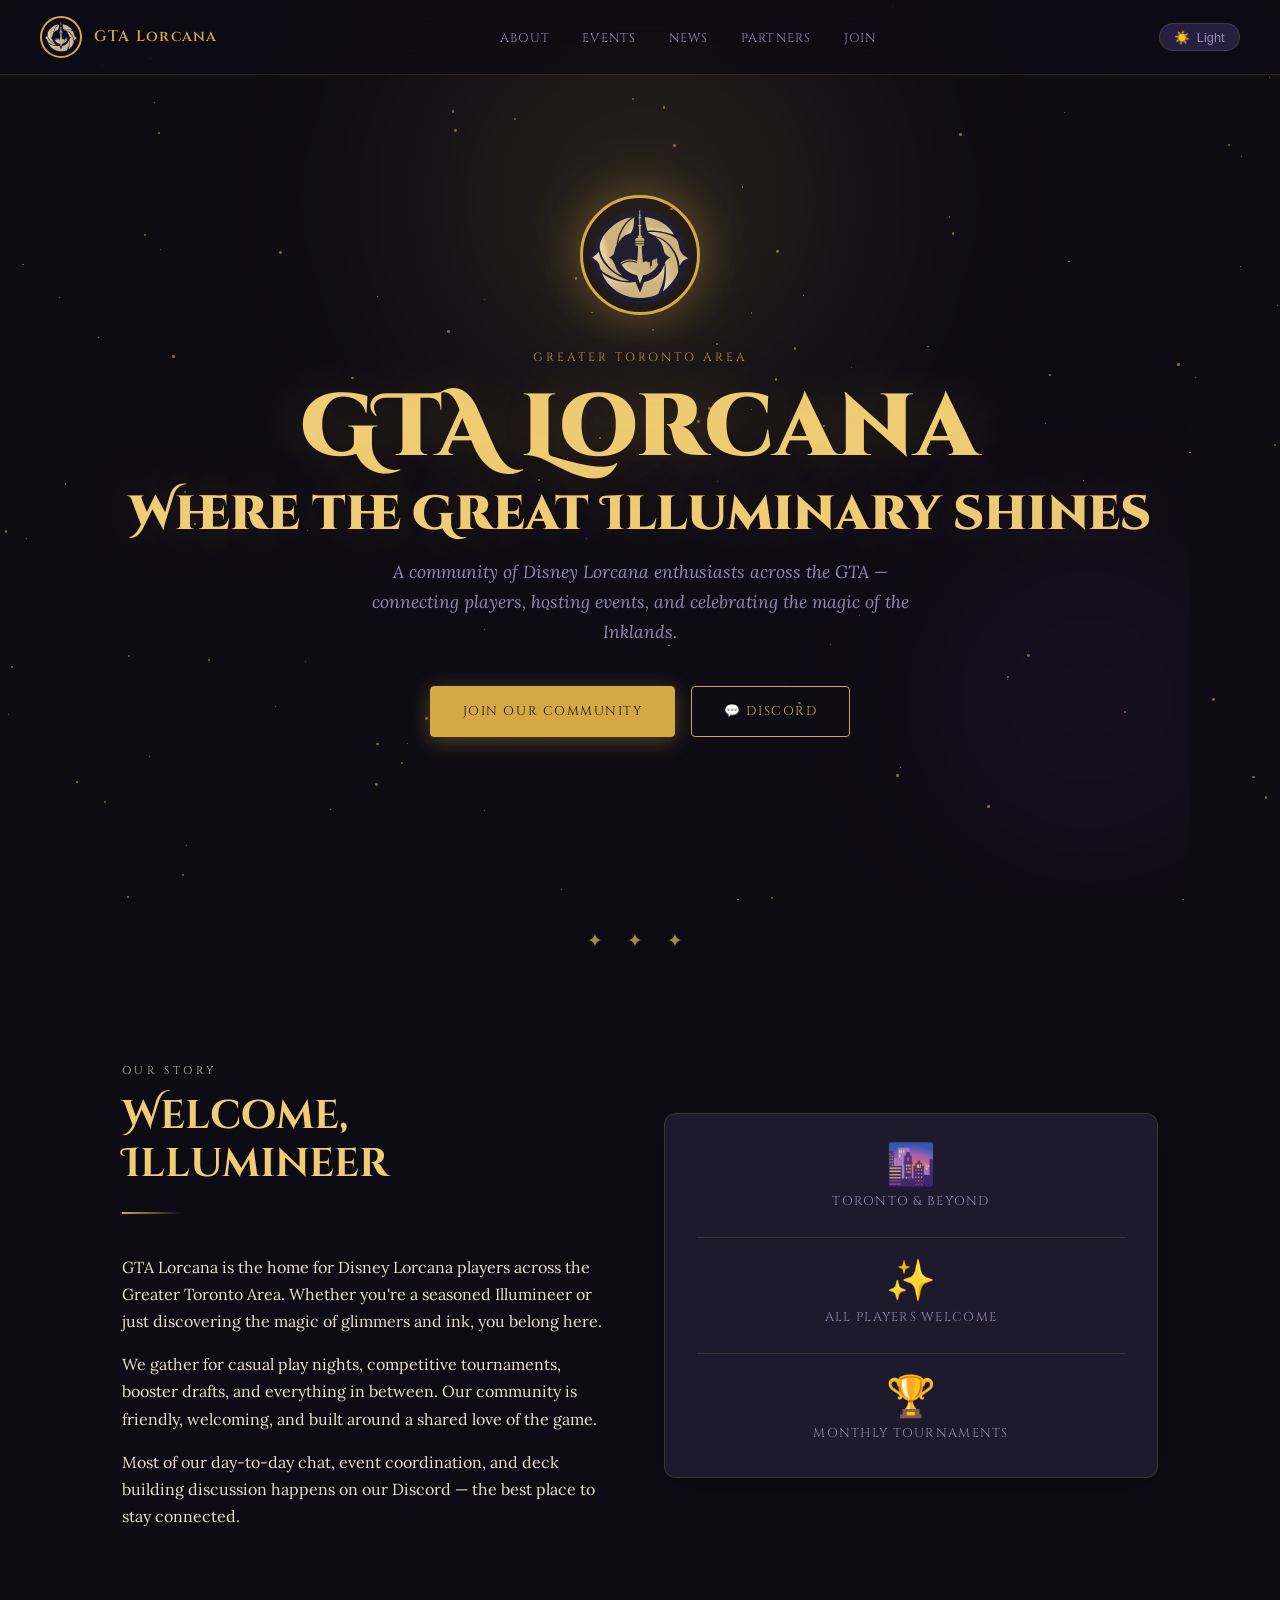
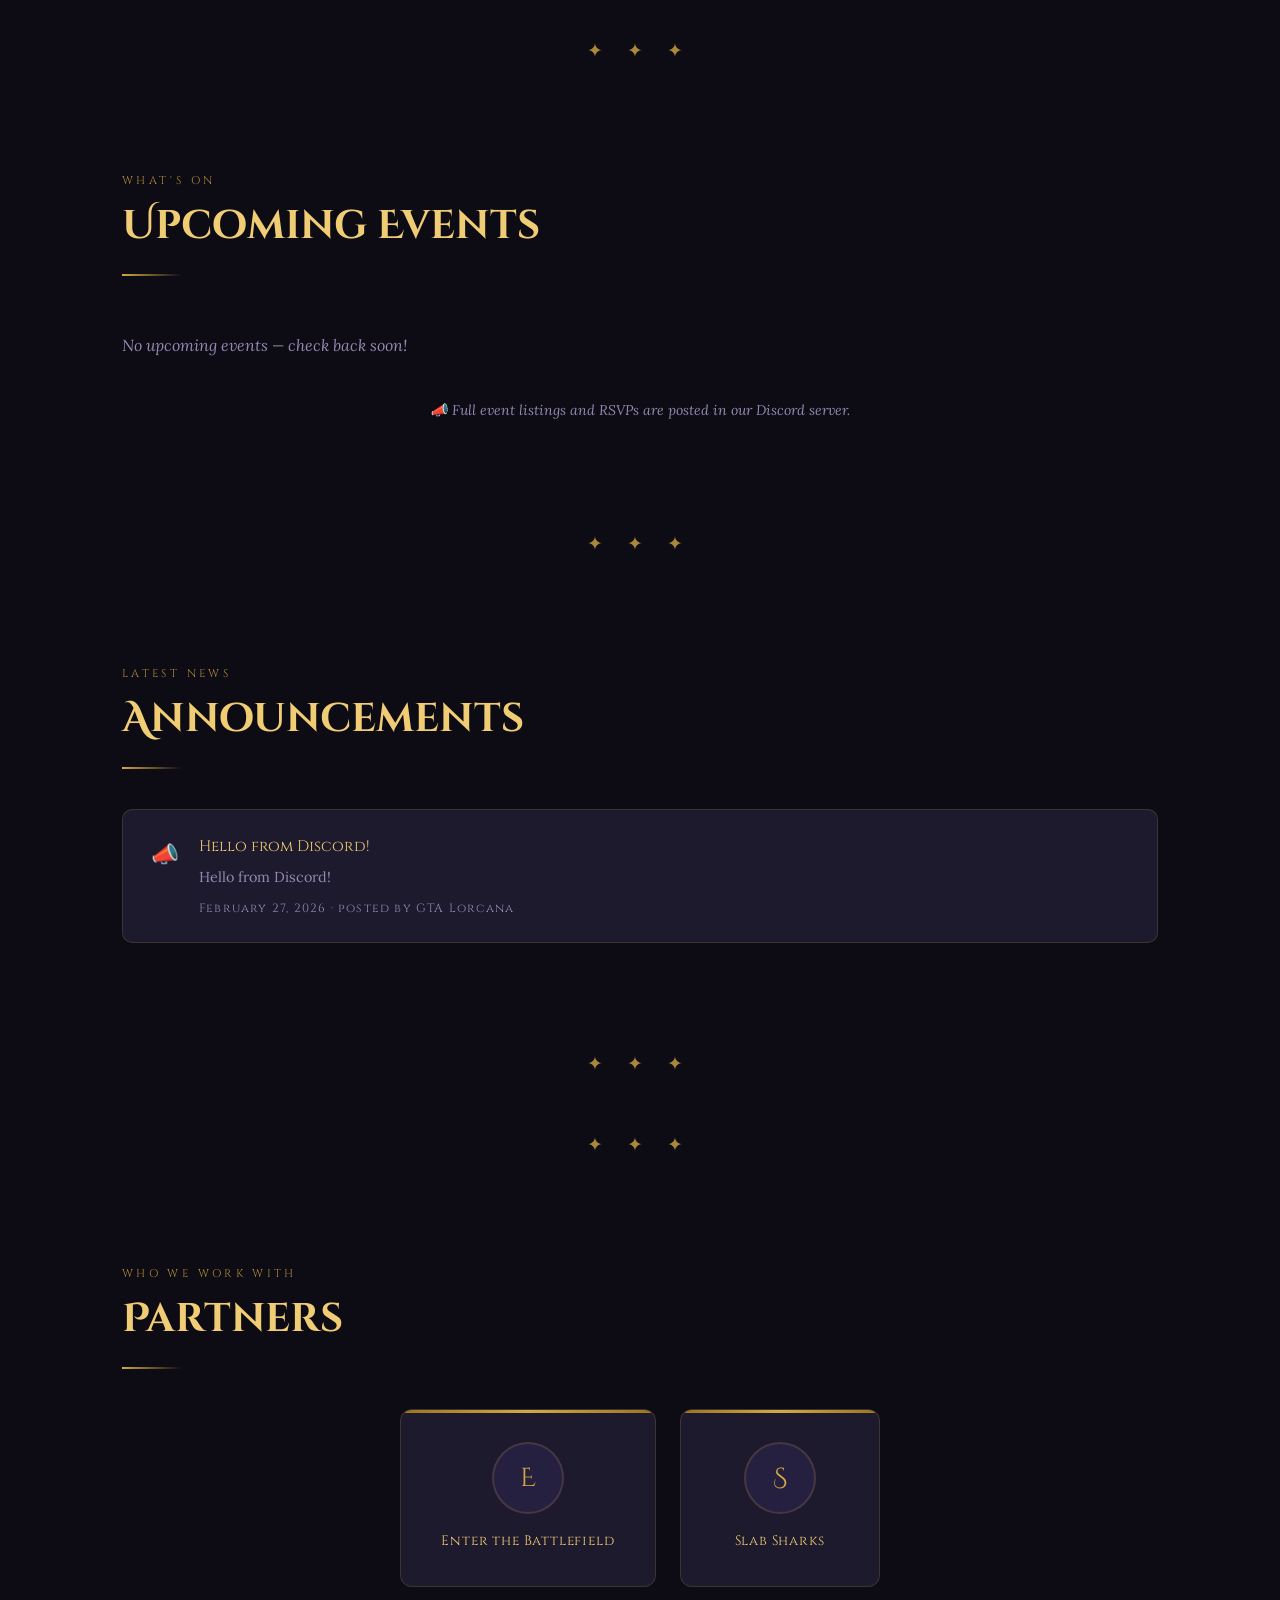
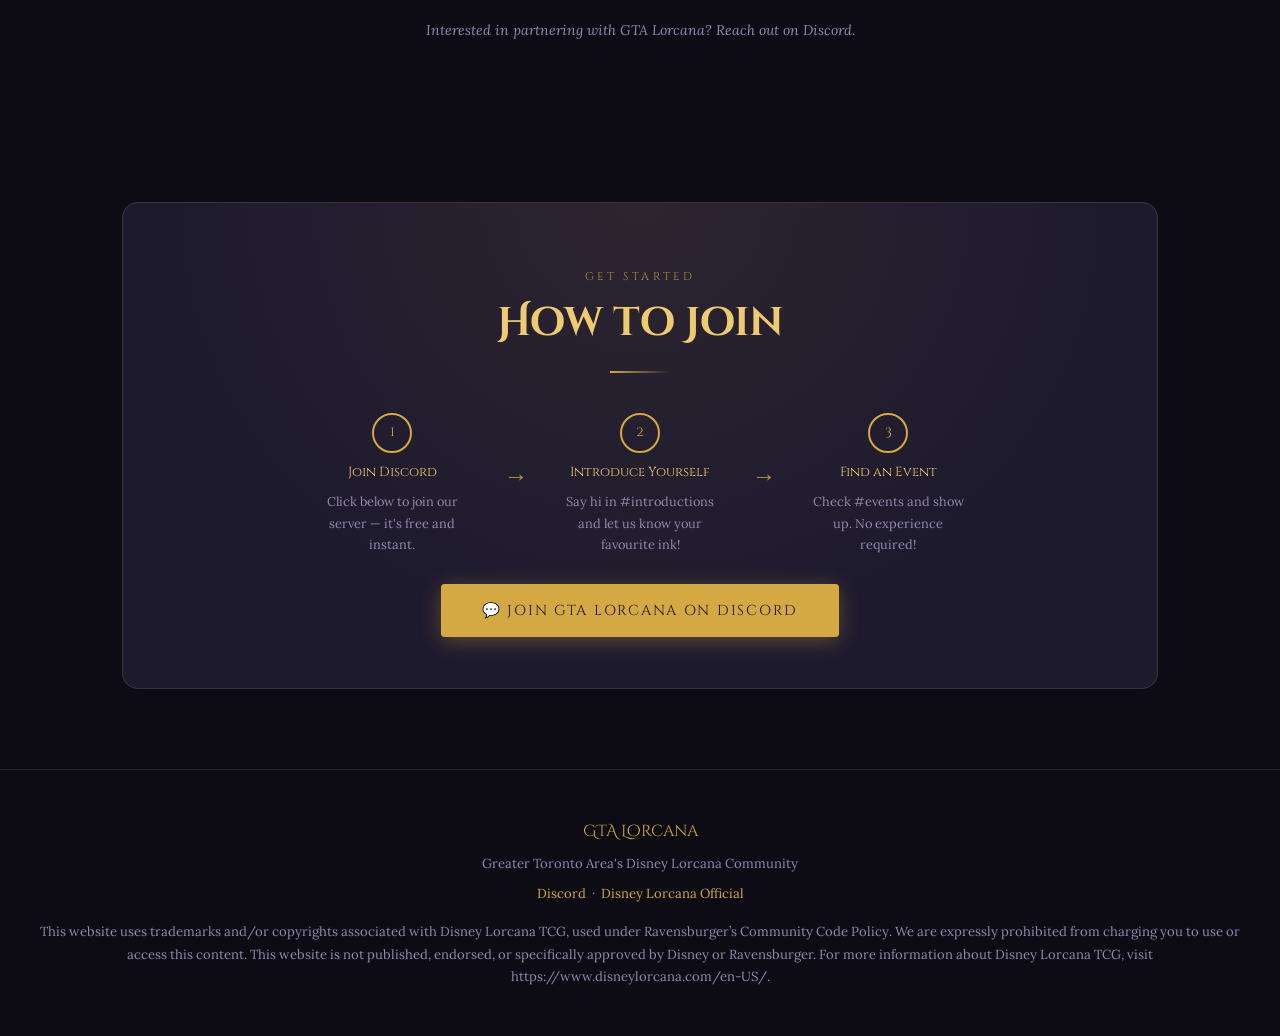
==== index.html @ 0e6c7666 "update index.html" ====
<!DOCTYPE html>
<html lang="en" data-theme="dark">
<head>
  <meta charset="UTF-8" />
  <meta name="viewport" content="width=device-width, initial-scale=1.0" />
  <meta property="og:title" content="GTA Lorcana — Greater Toronto Area" />
  <meta property="og:image" content="https://www.gtalorcana.ca/gtalorcana-logo.svg"/>
  <title>GTA Lorcana — Greater Toronto Area</title>
  <link rel="icon" type="image/svg+xml" href="/gtalorcana-logo.svg">
  <link rel="preconnect" href="https://fonts.googleapis.com" />
  <link rel="preconnect" href="https://fonts.gstatic.com" crossorigin />
  <link href="https://fonts.googleapis.com/css2?family=Cinzel+Decorative:wght@400;700;900&family=Cinzel:wght@400;600&family=Lora:ital,wght@0,400;0,500;1,400&display=swap" rel="stylesheet" />
  <style>
    /* ── TOKENS ─────────────────────────────────────────── */
    :root {
      --gold:        #d4a843;
      --gold-light:  #f0cc74;
      --gold-dark:   #9a7520;
      --ink:         #1a1228;
      --parchment:   #fdf6e3;
      --cream:       #f5ead2;
      --mist:        #e8dfc8;
      --scroll:      #c9b99a;

      --transition: 0.4s cubic-bezier(.4,0,.2,1);
    }

    [data-theme="dark"] {
      --bg:          #0d0b14;
      --bg2:         #13101e;
      --bg3:         #1c1730;
      --surface:     #1e1a2e;
      --surface2:    #262040;
      --border:      rgba(212,168,67,0.18);
      --text:        #e8dfc8;
      --text-muted:  #9488b0;
      --heading:     #f0cc74;
      --glow:        rgba(212,168,67,0.25);
      --star:        rgba(212,168,67,0.6);
    }

    [data-theme="light"] {
      --bg:          #fdf6e3;
      --bg2:         #f5ead2;
      --bg3:         #ede0c0;
      --surface:     #fff9ef;
      --surface2:    #fdf0d5;
      --gold-dark:   #7a5c10;
      --border:      rgba(122,92,16,0.3);
      --text:        #3b2d1a;
      --text-muted:  #5c4a2a;
      --heading:     #7a5c10;
      --glow:        rgba(122,92,16,0.15);
      --star:        rgba(122,92,16,0.5);
    }

    /* ── RESET & BASE ────────────────────────────────────── */
    *, *::before, *::after { box-sizing: border-box; margin: 0; padding: 0; }

    html { scroll-behavior: smooth; }

    body {
      font-family: 'Lora', Georgia, serif;
      background: var(--bg);
      color: var(--text);
      line-height: 1.7;
      overflow-x: hidden;
      transition: background var(--transition), color var(--transition);
    }

    /* ── STARFIELD ───────────────────────────────────────── */
    #stars {
      position: fixed; inset: 0;
      pointer-events: none; z-index: 0;
      overflow: hidden;
    }
    .star {
      position: absolute;
      border-radius: 50%;
      background: var(--star);
      animation: twinkle var(--dur, 3s) ease-in-out infinite;
      animation-delay: var(--delay, 0s);
    }
    @keyframes twinkle {
      0%,100% { opacity: .1; transform: scale(1); }
      50%      { opacity: .9; transform: scale(1.4); }
    }
    [data-theme="light"] #stars { opacity: 0.4; }

    /* ── NOISE OVERLAY ───────────────────────────────────── */
    body::before {
      content: '';
      position: fixed; inset: 0; z-index: 1; pointer-events: none;
      background-image: url("data:image/svg+xml,%3Csvg viewBox='0 0 200 200' xmlns='http://www.w3.org/2000/svg'%3E%3Cfilter id='n'%3E%3CfeTurbulence type='fractalNoise' baseFrequency='0.9' numOctaves='4' stitchTiles='stitch'/%3E%3C/filter%3E%3Crect width='100%25' height='100%25' filter='url(%23n)' opacity='0.035'/%3E%3C/svg%3E");
      background-size: 180px;
      opacity: .6;
    }

    /* ── NAV ─────────────────────────────────────────────── */
    nav {
      position: fixed; top: 0; left: 0; right: 0; z-index: 100;
      display: flex; align-items: center; justify-content: space-between;
      padding: 1rem 2.5rem;
      background: rgba(13,11,20,0.72);
      backdrop-filter: blur(18px) saturate(1.4);
      border-bottom: 1px solid var(--border);
      transition: background var(--transition);
    }
    [data-theme="light"] nav {
      background: rgba(253,246,227,0.82);
    }

    .nav-logo {
      display: flex; align-items: center; gap: .75rem;
      text-decoration: none;
    }
    .nav-logo img {
      height: 42px; width: 42px;
      border-radius: 50%;
      object-fit: contain;
      border: 2px solid var(--gold);
      padding: 2px;
    }
    .logo-placeholder {
      height: 42px; width: 42px;
      border-radius: 50%;
      border: 2px solid var(--gold);
      background: var(--surface2);
      display: flex; align-items: center; justify-content: center;
      font-size: 1.2rem;
    }
    .nav-title {
      font-family: 'Cinzel', serif;
      font-size: .95rem;
      font-weight: 600;
      color: var(--gold);
      letter-spacing: .08em;
    }

    .nav-links {
      display: flex; align-items: center; gap: 2rem;
      list-style: none;
    }
    .nav-links a {
      font-family: 'Cinzel', serif;
      font-size: .78rem;
      letter-spacing: .1em;
      text-decoration: none;
      color: var(--text-muted);
      transition: color .25s;
      text-transform: uppercase;
    }
    .nav-links a:hover { color: var(--gold); }

    .theme-toggle {
      background: var(--surface2);
      border: 1px solid var(--border);
      border-radius: 999px;
      padding: .35rem .9rem;
      cursor: pointer;
      font-size: .8rem;
      color: var(--text-muted);
      transition: all .25s;
      display: flex; align-items: center; gap: .4rem;
    }
    .theme-toggle:hover { border-color: var(--gold); color: var(--gold); }

    /* ── HERO ────────────────────────────────────────────── */
    #hero {
      position: relative; z-index: 2;
      min-height: 100vh;
      display: flex; flex-direction: column;
      align-items: center; justify-content: center;
      text-align: center;
      padding: 7rem 2rem 5rem;
      overflow: hidden;
    }

    .hero-glow {
      position: absolute;
      border-radius: 50%;
      filter: blur(90px);
      pointer-events: none;
    }
    .hero-glow-1 {
      width: 600px; height: 600px;
      background: radial-gradient(circle, rgba(212,168,67,.18) 0%, transparent 70%);
      top: -100px; left: 50%; transform: translateX(-50%);
      animation: pulse 6s ease-in-out infinite;
    }
    .hero-glow-2 {
      width: 400px; height: 400px;
      background: radial-gradient(circle, rgba(139,77,198,.12) 0%, transparent 70%);
      bottom: 0; right: -100px;
      animation: pulse 8s ease-in-out infinite reverse;
    }
    @keyframes pulse {
      0%,100% { opacity: .7; transform: translateX(-50%) scale(1); }
      50%      { opacity: 1;  transform: translateX(-50%) scale(1.15); }
    }
    .hero-glow-2 { animation: pulse2 8s ease-in-out infinite reverse; }
    @keyframes pulse2 {
      0%,100% { opacity: .5; transform: scale(1); }
      50%      { opacity: .9; transform: scale(1.2); }
    }

    .hero-logo {
      width: 120px; height: 120px;
      border-radius: 50%;
      border: 3px solid var(--gold);
      object-fit: contain;
      padding: 6px;
      margin-bottom: 2rem;
      box-shadow: 0 0 40px var(--glow), 0 0 80px var(--glow);
      animation: float 5s ease-in-out infinite;
    }
    .hero-logo-placeholder {
      width: 120px; height: 120px;
      border-radius: 50%;
      border: 3px solid var(--gold);
      background: var(--surface2);
      display: flex; align-items: center; justify-content: center;
      font-size: 3rem;
      margin-bottom: 2rem;
      box-shadow: 0 0 40px var(--glow), 0 0 80px var(--glow);
      animation: float 5s ease-in-out infinite;
    }
    @keyframes float {
      0%,100% { transform: translateY(0); }
      50%      { transform: translateY(-10px); }
    }

    .hero-eyebrow {
      font-family: 'Cinzel', serif;
      font-size: .75rem;
      letter-spacing: .25em;
      text-transform: uppercase;
      color: var(--gold);
      margin-bottom: 1rem;
      opacity: .85;
    }

    h1 {
      font-family: 'Cinzel Decorative', serif;
      font-size: clamp(2.8rem, 7vw, 5.5rem);
      font-weight: 900;
      line-height: 1.05;
      color: var(--heading);
      text-shadow: 0 0 60px var(--glow);
      margin-bottom: 1rem;
    }
    h1 span { display: block; color: var(--gold-light); font-size: .55em; margin-top: .3em; }

    .hero-desc {
      max-width: 560px;
      font-size: 1.1rem;
      color: var(--text-muted);
      margin-bottom: 2.5rem;
      font-style: italic;
    }

    .hero-cta {
      display: flex; gap: 1rem; flex-wrap: wrap; justify-content: center;
    }

    .btn {
      font-family: 'Cinzel', serif;
      font-size: .8rem;
      letter-spacing: .12em;
      text-transform: uppercase;
      text-decoration: none;
      padding: .85rem 2rem;
      border-radius: 4px;
      transition: all .3s;
      border: 1.5px solid transparent;
      cursor: pointer;
    }
    .btn-primary {
      background: var(--gold);
      color: var(--ink);
      border-color: var(--gold);
      box-shadow: 0 4px 20px rgba(212,168,67,.35);
    }
    .btn-primary:hover {
      background: var(--gold-light);
      box-shadow: 0 4px 30px rgba(212,168,67,.55);
      transform: translateY(-2px);
    }
    .btn-secondary {
      background: transparent;
      color: var(--gold);
      border-color: var(--gold);
    }
    .btn-secondary:hover {
      background: rgba(212,168,67,.1);
      transform: translateY(-2px);
    }

    /* ── DIVIDER ─────────────────────────────────────────── */
    .divider {
      position: relative; z-index: 2;
      text-align: center;
      padding: 1.5rem 0;
      color: var(--gold);
      font-size: 1.2rem;
      letter-spacing: .5em;
      opacity: .8;
    }

    /* ── SECTIONS ────────────────────────────────────────── */
    section {
      position: relative; z-index: 2;
      max-width: 1100px;
      margin: 0 auto;
      padding: 5rem 2rem;
    }

    .section-label {
      font-family: 'Cinzel', serif;
      font-size: .7rem;
      letter-spacing: .3em;
      text-transform: uppercase;
      color: var(--gold);
      margin-bottom: .75rem;
      opacity: .8;
    }

    h2 {
      font-family: 'Cinzel Decorative', serif;
      font-size: clamp(1.6rem, 3.5vw, 2.5rem);
      color: var(--heading);
      margin-bottom: 1.5rem;
      line-height: 1.2;
    }

    .section-rule {
      width: 60px; height: 2px;
      background: linear-gradient(90deg, var(--gold), transparent);
      margin-bottom: 2.5rem;
    }

    /* ── ABOUT ───────────────────────────────────────────── */
    #about .about-grid {
      display: grid;
      grid-template-columns: 1fr 1fr;
      gap: 3rem;
      align-items: center;
    }
    .about-text p + p { margin-top: 1rem; }
    .about-text p { color: var(--text); }

    .about-card {
      background: var(--surface);
      border: 1px solid var(--border);
      border-radius: 12px;
      padding: 2rem;
      display: flex; flex-direction: column; gap: 1.5rem;
      box-shadow: 0 8px 32px rgba(0,0,0,.2);
    }
    .stat {
      text-align: center;
    }
    .stat-num {
      font-family: 'Cinzel Decorative', serif;
      font-size: 2.5rem;
      color: var(--gold);
      display: block;
      line-height: 1;
    }
    .stat-label {
      font-size: .8rem;
      color: var(--text-muted);
      letter-spacing: .1em;
      text-transform: uppercase;
      font-family: 'Cinzel', serif;
    }
    .stat-divider {
      height: 1px; background: var(--border);
    }

    /* ── EVENTS ──────────────────────────────────────────── */
    #events { background: transparent; }
    .events-grid {
      display: grid;
      grid-template-columns: repeat(auto-fill, minmax(300px, 1fr));
      gap: 1.5rem;
    }
    .event-card {
      background: var(--surface);
      border: 1px solid var(--border);
      border-radius: 12px;
      padding: 1.75rem;
      transition: transform .3s, box-shadow .3s, border-color .3s;
      position: relative;
      overflow: hidden;
    }
    .event-card::before {
      content: '';
      position: absolute; top: 0; left: 0; right: 0; height: 3px;
      background: linear-gradient(90deg, var(--gold-dark), var(--gold), var(--gold-dark));
    }
    .event-card:hover {
      transform: translateY(-4px);
      box-shadow: 0 12px 40px rgba(0,0,0,.25);
      border-color: rgba(212,168,67,.4);
    }
    .event-date {
      font-family: 'Cinzel', serif;
      font-size: .72rem;
      letter-spacing: .15em;
      color: var(--gold);
      text-transform: uppercase;
      margin-bottom: .5rem;
    }
    .event-title {
      font-family: 'Cinzel', serif;
      font-size: 1.05rem;
      color: var(--heading);
      margin-bottom: .5rem;
    }
    .event-desc {
      font-size: .9rem;
      color: var(--text-muted);
    }
    .event-badge {
      display: inline-block;
      margin-top: .75rem;
      padding: .2rem .75rem;
      border-radius: 999px;
      font-size: .7rem;
      font-family: 'Cinzel', serif;
      letter-spacing: .08em;
      border: 1px solid;
    }
    .badge-tournament { border-color: var(--gold); color: var(--gold); }
    .badge-casual    { border-color: #6a9fb5; color: #6a9fb5; }
    .badge-draft     { border-color: #a07cd6; color: #a07cd6; }

    .event-rsvp {
      display: inline-block;
      margin-top: .75rem;
      margin-left: .5rem;
      font-family: 'Cinzel', serif;
      font-size: .7rem;
      letter-spacing: .08em;
      color: var(--ink);
      background: var(--gold);
      border: 1px solid var(--gold);
      border-radius: 999px;
      padding: .2rem .75rem;
      text-decoration: none;
      transition: background .25s, box-shadow .25s;
    }
    .event-rsvp:hover {
      background: var(--gold-light);
      box-shadow: 0 2px 12px rgba(212,168,67,.4);
    }
    .events-note {
      margin-top: 1.5rem;
      font-size: .88rem;
      color: var(--text-muted);
      font-style: italic;
      text-align: center;
    }

    /* ── ANNOUNCEMENTS ───────────────────────────────────── */
    #announcements { }
    .announce-list {
      display: flex; flex-direction: column; gap: 1rem;
    }
    .announce-item {
      background: var(--surface);
      border: 1px solid var(--border);
      border-radius: 10px;
      padding: 1.5rem 1.75rem;
      display: flex; gap: 1.25rem;
      align-items: flex-start;
      transition: border-color .25s;
    }
    .announce-item:hover { border-color: rgba(212,168,67,.4); }
    .announce-icon {
      font-size: 1.4rem; flex-shrink: 0; margin-top: .1rem;
    }
    .announce-body {}
    .announce-title {
      font-family: 'Cinzel', serif;
      font-size: .95rem;
      color: var(--heading);
      margin-bottom: .35rem;
    }
    .announce-text { font-size: .9rem; color: var(--text-muted); }
    .announce-date {
      margin-top: .5rem;
      font-size: .75rem;
      color: var(--text-muted);
      font-family: 'Cinzel', serif;
      letter-spacing: .1em;
      opacity: 1;
    }

    .discord-sync-note {
      margin-top: 2rem;
      background: var(--surface);
      border: 1px dashed var(--border);
      border-radius: 10px;
      padding: 1.25rem 1.75rem;
      font-size: .88rem;
      color: var(--text-muted);
      display: flex; align-items: center; gap: .75rem;
    }

    /* ── JOIN ────────────────────────────────────────────── */
    #join {
      text-align: center;
    }
    .join-inner {
      background: var(--surface);
      border: 1px solid var(--border);
      border-radius: 16px;
      padding: 4rem 3rem;
      margin: 0 auto;
      position: relative;
      overflow: hidden;
    }
    .join-inner::before {
      content: '';
      position: absolute; inset: 0;
      background: radial-gradient(ellipse at 50% 0%, rgba(212,168,67,.08) 0%, transparent 65%);
      pointer-events: none;
    }
    .join-steps {
      display: flex; gap: 2rem;
      justify-content: center; flex-wrap: wrap;
      margin: 2.5rem 0;
      text-align: left;
    }
    .step {
      display: flex; flex-direction: column; align-items: center;
      text-align: center;
      max-width: 160px;
      gap: .5rem;
    }
    .step-num {
      width: 40px; height: 40px;
      border-radius: 50%;
      border: 2px solid var(--gold);
      display: flex; align-items: center; justify-content: center;
      font-family: 'Cinzel Decorative', serif;
      font-size: .9rem;
      color: var(--gold);
      flex-shrink: 0;
    }
    .step-label {
      font-family: 'Cinzel', serif;
      font-size: .82rem;
      color: var(--heading);
    }
    .step-desc {
      font-size: .8rem;
      color: var(--text-muted);
    }
    .step-arrow {
      color: var(--gold); opacity: .8; font-size: 1.5rem;
      align-self: center; margin-top: -1rem;
    }

    /* ── DISCORD WIDGET ──────────────────────────────────── */
    .discord-widget-wrap {
      margin-top: 2.5rem;
      border-radius: 12px;
      overflow: hidden;
      border: 1px solid var(--border);
      max-width: 400px;
      margin-left: auto; margin-right: auto;
    }
    .discord-widget-placeholder {
      background: var(--surface2);
      padding: 2rem;
      text-align: center;
      color: var(--text-muted);
      font-size: .88rem;
    }
    .discord-widget-placeholder .discord-icon { font-size: 2.5rem; margin-bottom: .75rem; }

    /* ── PARTNERS ────────────────────────────────────────── */
    .partners-grid {
      display: flex;
      flex-wrap: wrap;
      gap: 1.5rem;
      justify-content: center;
      margin-bottom: 2rem;
    }
    .partner-card {
      background: var(--surface);
      border: 1px solid var(--border);
      border-radius: 12px;
      padding: 2rem 2.5rem;
      display: flex;
      flex-direction: column;
      align-items: center;
      gap: 1rem;
      text-decoration: none;
      transition: transform .3s, box-shadow .3s, border-color .3s;
      min-width: 200px;
      position: relative;
      overflow: hidden;
    }
    .partner-card::before {
      content: '';
      position: absolute; top: 0; left: 0; right: 0; height: 3px;
      background: linear-gradient(90deg, var(--gold-dark), var(--gold), var(--gold-dark));
    }
    .partner-card:hover {
      transform: translateY(-4px);
      box-shadow: 0 12px 40px rgba(0,0,0,.25);
      border-color: rgba(212,168,67,.4);
    }
    .partner-initial {
      width: 72px; height: 72px;
      border-radius: 50%;
      background: var(--surface2);
      border: 2px solid var(--border);
      display: flex; align-items: center; justify-content: center;
      font-family: 'Cinzel Decorative', serif;
      font-size: 1.6rem;
      color: var(--gold);
    }
    .partner-name {
      font-family: 'Cinzel', serif;
      font-size: .85rem;
      color: var(--heading);
      letter-spacing: .06em;
      text-align: center;
    }
    .partners-note {
      margin-top: .5rem;
      font-size: .88rem;
      color: var(--text-muted);
      font-style: italic;
      text-align: center;
    }

    /* ── FOOTER ──────────────────────────────────────────── */
    footer {
      position: relative; z-index: 2;
      text-align: center;
      padding: 3rem 2rem;
      border-top: 1px solid var(--border);
      color: var(--text-muted);
      font-size: .82rem;
    }
    footer a { color: var(--gold); text-decoration: none; }
    footer .footer-logo {
      font-family: 'Cinzel Decorative', serif;
      font-size: 1rem;
      color: var(--gold);
      margin-bottom: .5rem;
    }

    /* ── LOADING DOTS ────────────────────────────────────── */
    .announce-loading {
      display: flex; gap: .5rem; justify-content: center; padding: 2rem;
    }
    .loading-dot {
      width: 8px; height: 8px;
      border-radius: 50%;
      background: var(--gold);
      animation: bounce .9s ease-in-out infinite;
    }
    .loading-dot:nth-child(2) { animation-delay: .15s; }
    .loading-dot:nth-child(3) { animation-delay: .3s; }
    @keyframes bounce {
      0%,100% { transform: translateY(0); opacity: .4; }
      50%      { transform: translateY(-8px); opacity: 1; }
    }

    /* ── SCROLL REVEAL ───────────────────────────────────── */
    .reveal {
      opacity: 0;
      transform: translateY(24px);
      transition: opacity .7s ease, transform .7s ease;
    }
    .reveal.visible {
      opacity: 1;
      transform: none;
    }

    /* ── LIGHT THEME TEXT COLOUR OVERRIDES ─────────────── */
    [data-theme="light"] .nav-title,
    [data-theme="light"] .nav-links a:hover,
    [data-theme="light"] .theme-toggle:hover,
    [data-theme="light"] .hero-eyebrow,
    [data-theme="light"] .btn-secondary,
    [data-theme="light"] .divider,
    [data-theme="light"] .section-label,
    [data-theme="light"] .stat-num,
    [data-theme="light"] .event-date,
    [data-theme="light"] .badge-tournament,
    [data-theme="light"] .step-num,
    [data-theme="light"] .step-arrow,
    [data-theme="light"] footer a,
    [data-theme="light"] .footer-logo,
    [data-theme="light"] .announce-date {
      color: var(--gold-dark) !important;
      opacity: 1 !important;
    }
    [data-theme="light"] h1 span {
      color: var(--heading) !important;
    }
    [data-theme="light"] .btn-secondary,
    [data-theme="light"] .badge-tournament,
    [data-theme="light"] .theme-toggle:hover {
      border-color: var(--gold-dark) !important;
    }

    /* ── SKIP NAV ────────────────────────────────────────── */
    .skip-nav {
      position: absolute;
      top: -100%;
      left: 1rem;
      background: var(--gold);
      color: var(--ink);
      padding: .5rem 1rem;
      border-radius: 4px;
      font-family: 'Cinzel', serif;
      font-size: .85rem;
      font-weight: 600;
      z-index: 9999;
      text-decoration: none;
      transition: top .2s;
    }
    .skip-nav:focus { top: 1rem; }

    /* ── RESPONSIVE ──────────────────────────────────────── */

    /* Large desktops — 1200px+ uses default styles */

    /* Desktops / large tablets ≤ 992px */
    @media (max-width: 992px) {
      .join-inner { padding: 3rem 2rem; }
      .events-grid { grid-template-columns: repeat(auto-fill, minmax(260px, 1fr)); }
    }

    /* Tablets ≤ 768px */
    @media (max-width: 768px) {
      nav { padding: 1rem 1.25rem; }
      .nav-links { display: none; }
      #about .about-grid { grid-template-columns: 1fr; }
      .join-inner { padding: 2.5rem 1.5rem; }
      .join-steps { gap: 1.25rem; }
      .step-arrow { display: none; }
      .events-grid { grid-template-columns: 1fr; }
      .btn {
        font-size: .9rem !important;
        padding: .9rem 1.5rem !important;
        width: 100%;
        box-sizing: border-box;
        text-align: center;
        white-space: normal;
        word-break: break-word;
      }
    }

    /* Large phones ≤ 480px */
    @media (max-width: 480px) {
      .join-inner { padding: 2rem 1.25rem; }
      .step { max-width: 130px; }
      .step-label { font-size: .75rem; }
      .step-desc { font-size: .72rem; }
      .announce-item { padding: 1rem; gap: .75rem; }
      .announce-title { font-size: .88rem; }
      .btn {
        font-size: .82rem !important;
        padding: .8rem 1rem !important;
      }
    }

    /* Small phones ≤ 320px */
    @media (max-width: 320px) {
      .join-inner { padding: 1.5rem 1rem; }
      .step { max-width: 100px; }
      .btn { font-size: .78rem !important; padding: .75rem .75rem !important; }
    }
  </style>
</head>
<body>

<a href="#main-content" class="skip-nav">Skip to content</a>

<!-- Starfield -->
<div id="stars"></div>

<!-- NAV -->
<nav>
  <a class="nav-logo" href="#hero">
    <img src="gtalorcana-logo.svg" alt="GTA Lorcana Logo" />
    <span class="nav-title">GTA Lorcana</span>
  </a>
  <ul class="nav-links">
    <li><a href="#about">About</a></li>
    <li><a href="#events">Events</a></li>
    <li><a href="#announcements">News</a></li>
    <li><a href="#partners">Partners</a></li>
    <li><a href="#join">Join</a></li>
  </ul>
  <button class="theme-toggle" onclick="toggleTheme()" aria-label="Toggle theme">
    <span id="theme-icon">☀️</span>
    <span id="theme-label">Light</span>
  </button>
</nav>

<!-- HERO -->
<main id="main-content">
  <section id="hero">
    <div class="hero-glow hero-glow-1"></div>
    <div class="hero-glow hero-glow-2"></div>

    <img src="gtalorcana-logo.svg" class="hero-logo" alt="GTA Lorcana" />

    <p class="hero-eyebrow">Greater Toronto Area</p>
    <h1>GTA Lorcana<span>Where the Great Illuminary shines</span></h1>
    <p class="hero-desc">A community of Disney Lorcana enthusiasts across the GTA — connecting players, hosting events, and celebrating the magic of the Inklands.</p>
    <div class="hero-cta">
      <a class="btn btn-primary" href="#join">Join Our Community</a>
      <a class="btn btn-secondary" href="https://discord.gg/sNyzVMnTs6" target="_blank" rel="noopener">💬 Discord</a>
    </div>
  </section>

  <div class="divider">✦ ✦ ✦</div>

  <!-- ABOUT -->
  <section id="about">
    <div class="about-grid">
      <div class="about-text reveal">
        <p class="section-label">Our Story</p>
        <h2>Welcome, Illumineer</h2>
        <div class="section-rule"></div>
        <p>GTA Lorcana is the home for Disney Lorcana players across the Greater Toronto Area. Whether you're a seasoned Illumineer or just discovering the magic of glimmers and ink, you belong here.</p>
        <p>We gather for casual play nights, competitive tournaments, booster drafts, and everything in between. Our community is friendly, welcoming, and built around a shared love of the game.</p>
        <p>Most of our day-to-day chat, event coordination, and deck building discussion happens on our Discord — the best place to stay connected.</p>
      </div>
      <div class="about-card reveal" style="transition-delay:.15s">
        <div class="stat">
          <span class="stat-num">🌆</span>
          <span class="stat-label">Toronto & Beyond</span>
        </div>
        <div class="stat-divider"></div>
        <div class="stat">
          <span class="stat-num">✨</span>
          <span class="stat-label">All Players Welcome</span>
        </div>
        <div class="stat-divider"></div>
        <div class="stat">
          <span class="stat-num">🏆</span>
          <span class="stat-label">Monthly Tournaments</span>
        </div>
      </div>
    </div>
  </section>

  <div class="divider">✦ ✦ ✦</div>

  <!-- EVENTS -->
  <section id="events">
    <p class="section-label">What's On</p>
    <h2>Upcoming Events</h2>
    <div class="section-rule"></div>
    <!-- Events load dynamically from data/upcoming_events.json -->
    <div class="events-grid" id="events-grid">
      <div class="announce-loading">
        <span class="loading-dot"></span>
        <span class="loading-dot"></span>
        <span class="loading-dot"></span>
      </div>
    </div>
    <p class="events-note">📣 Full event listings and RSVPs are posted in our Discord server.</p>
  </section>

  <div class="divider">✦ ✦ ✦</div>

  <!-- ANNOUNCEMENTS -->
  <section id="announcements">
    <p class="section-label">Latest News</p>
    <h2>Announcements</h2>
    <div class="section-rule"></div>
    <!-- Announcements load dynamically from data/announcements.json -->
    <div class="announce-list" id="announce-list">
      <div class="announce-loading">
        <span class="loading-dot"></span>
        <span class="loading-dot"></span>
        <span class="loading-dot"></span>
      </div>
    </div>
  </section>

  <div class="divider">✦ ✦ ✦</div>

  <div class="divider">✦ ✦ ✦</div>

  <!-- PARTNERS -->
  <section id="partners">
    <p class="section-label">Who We Work With</p>
    <h2>Partners</h2>
    <div class="section-rule"></div>
    <div class="partners-grid">

      <a class="partner-card reveal" href="https://enterthebattlefield.ca/" target="_blank" rel="noopener" style="transition-delay:.05s">
        <div class="partner-initial">E</div>
        <span class="partner-name">Enter the Battlefield</span>
      </a>

      <a class="partner-card reveal" href="https://slabsharks.com/" target="_blank" rel="noopener" style="transition-delay:.1s">
        <div class="partner-initial">S</div>
        <span class="partner-name">Slab Sharks</span>
      </a>

    </div>
    <p class="partners-note">Interested in partnering with GTA Lorcana? Reach out on Discord.</p>
  </section>

  <!-- JOIN -->
  <section id="join">
    <div class="join-inner reveal">
      <p class="section-label">Get Started</p>
      <h2>How to Join</h2>
      <div class="section-rule" style="margin:0 auto 2.5rem;"></div>

      <div class="join-steps">
        <div class="step">
          <div class="step-num">1</div>
          <span class="step-label">Join Discord</span>
          <span class="step-desc">Click below to join our server — it's free and instant.</span>
        </div>
        <div class="step-arrow">→</div>
        <div class="step">
          <div class="step-num">2</div>
          <span class="step-label">Introduce Yourself</span>
          <span class="step-desc">Say hi in #introductions and let us know your favourite ink!</span>
        </div>
        <div class="step-arrow">→</div>
        <div class="step">
          <div class="step-num">3</div>
          <span class="step-label">Find an Event</span>
          <span class="step-desc">Check #events and show up. No experience required!</span>
        </div>
      </div>

      <a class="btn btn-primary" href="https://discord.gg/sNyzVMnTs6" target="_blank" rel="noopener" style="font-size:.9rem;padding:1rem 2.5rem;">
        💬 Join GTA Lorcana on Discord
      </a>
    </div>
  </section>

  <!-- FOOTER -->
</main>
<footer>
  <div class="footer-logo">GTA Lorcana</div>
  <p>Greater Toronto Area's Disney Lorcana Community</p>
  <p style="margin-top:.5rem">
    <a href="https://discord.gg/sNyzVMnTs6" target="_blank">Discord</a>
    &nbsp;·&nbsp;
    <a href="https://www.disneylorcana.com" target="_blank">Disney Lorcana Official</a>
  </p>
  <p style="margin-top:1rem;">This website uses trademarks and/or copyrights associated with Disney Lorcana TCG, used under Ravensburger’s Community Code Policy. We are expressly prohibited from charging you to use or access this content. This website is not published, endorsed, or specifically approved by Disney or Ravensburger. For more information about Disney Lorcana TCG, visit https://www.disneylorcana.com/en-US/.</p>
</footer>

<script>
  /* ── CONFIG — update these to match your repo ─── */
  const ANNOUNCEMENTS_PATH = 'data/announcements.json';
  const EVENTS_PATH        = 'data/upcoming_events.json';


  /* ── LOAD EVENTS ─── */
  async function loadEvents() {
    const grid  = document.getElementById('events-grid');
    const today = new Date().toISOString().slice(0, 10); // YYYY-MM-DD

    const TYPE_ICONS  = { Tournament: '🏆', Casual: '🎴', Draft: '✨' };
    const TYPE_BADGES = { Tournament: 'badge-tournament', Casual: 'badge-casual', Draft: 'badge-draft' };

    try {
      const res = await fetch(`/${EVENTS_PATH}?t=${Date.now()}`);
      if (!res.ok) throw new Error('Failed to fetch');
      const items = await res.json();

      // Filter to today and future, sort chronologically
      const upcoming = items
              .filter(e => e.date && e.date >= today)
              .sort((a, b) => a.date.localeCompare(b.date));

      if (!upcoming.length) {
        grid.innerHTML = '<p style="color:var(--text-muted);font-style:italic;padding:1rem 0">No upcoming events — check back soon!</p>';
        return;
      }

      grid.innerHTML = upcoming.map((e, i) => {
        // Use noon to avoid timezone-shift issues on date display
        const dateObj  = new Date(e.date + 'T12:00:00');
        const dateStr  = dateObj.toLocaleDateString('en-CA', { weekday: 'long', year: 'numeric', month: 'long', day: 'numeric' });
        const icon     = TYPE_ICONS[e.type]  || '📅';
        const badgeCls = TYPE_BADGES[e.type] || 'badge-tournament';
        const rsvp     = e.url ? `<a href="${escapeHtml(e.url)}" target="_blank" rel="noopener" class="event-rsvp">RSVP here →</a>` : '';
        const location = e.location ? `<p class="event-desc">${escapeHtml(e.location)}</p>` : '';

        return `
          <div class="event-card reveal" style="transition-delay:${i * 0.05}s">
            <p class="event-date">${icon} ${escapeHtml(dateStr)}</p>
            <p class="event-title">${escapeHtml(e.name)}</p>
            ${location}
            <span class="event-badge ${badgeCls}">${escapeHtml(e.type || '')}</span>
            ${rsvp}
          </div>`;
      }).join('');

      // Re-observe newly added cards for scroll reveal
      grid.querySelectorAll('.reveal').forEach(el => observer.observe(el));

    } catch (err) {
      grid.innerHTML = `
        <div class="discord-sync-note">
          <span>⚠️</span>
          <span>Couldn't load events right now. Check our <a href="https://discord.gg/sNyzVMnTs6" target="_blank" style="color:var(--gold)">Discord</a> for the latest.</span>
        </div>`;
    }
  }

  /* ── LOAD ANNOUNCEMENTS ─── */
  async function loadAnnouncements() {
    const list = document.getElementById('announce-list');

    try {
      const res = await fetch(`/${ANNOUNCEMENTS_PATH}?t=${Date.now()}`); // cache-bust
      if (!res.ok) throw new Error('Failed to fetch');
      const items = await res.json();

      if (!items.length) {
        list.innerHTML = `<p style="color:var(--text-muted);text-align:center;font-style:italic;padding:2rem">No announcements yet. Check Discord!</p>`;
        return;
      }

      list.innerHTML = items.map((item, i) => `
        <div class="announce-item reveal" style="transition-delay:${i * 0.08}s">
          <div class="announce-icon">${item.icon || '📣'}</div>
          <div class="announce-body">
            <p class="announce-title">${escapeHtml(item.title)}</p>
            <p class="announce-text">${escapeHtml(item.text)}</p>
            <p class="announce-date">${escapeHtml(item.date)} · posted by ${escapeHtml(item.author)}</p>
          </div>
        </div>
      `).join('');

      // Re-observe newly added elements
      list.querySelectorAll('.reveal').forEach(el => observer.observe(el));

    } catch (err) {
      list.innerHTML = `
        <div class="discord-sync-note">
          <span>⚠️</span>
          <span>Couldn't load announcements right now. Check our <a href="https://discord.gg/sNyzVMnTs6" target="_blank" style="color:var(--gold)">Discord</a> for the latest news.</span>
        </div>`;
    }
  }

  function escapeHtml(str) {
    return String(str)
            .replace(/&/g,'&amp;').replace(/</g,'&lt;')
            .replace(/>/g,'&gt;').replace(/"/g,'&quot;');
  }

  loadAnnouncements();
  loadEvents();

  /* ── STARFIELD ─── */
  const container = document.getElementById('stars');
  for (let i = 0; i < 120; i++) {
    const s = document.createElement('div');
    const size = Math.random() * 2.5 + 0.5;
    s.className = 'star';
    s.style.cssText = `
      width:${size}px; height:${size}px;
      top:${Math.random()*100}%;
      left:${Math.random()*100}%;
      --dur:${2+Math.random()*5}s;
      --delay:-${Math.random()*6}s;
    `;
    container.appendChild(s);
  }

  /* ── THEME TOGGLE ─── */
  function toggleTheme() {
    const html = document.documentElement;
    const isDark = html.getAttribute('data-theme') === 'dark';
    html.setAttribute('data-theme', isDark ? 'light' : 'dark');
    document.getElementById('theme-icon').textContent  = isDark ? '🌙' : '☀️';
    document.getElementById('theme-label').textContent = isDark ? 'Dark' : 'Light';
    localStorage.setItem('gta-lorcana-theme', isDark ? 'light' : 'dark');
  }

  // Restore saved theme
  const saved = localStorage.getItem('gta-lorcana-theme');
  if (saved === 'light') {
    document.documentElement.setAttribute('data-theme','light');
    document.getElementById('theme-icon').textContent = '🌙';
    document.getElementById('theme-label').textContent = 'Dark';
  }

  /* ── SCROLL REVEAL ─── */
  const observer = new IntersectionObserver((entries) => {
    entries.forEach(e => {
      if (e.isIntersecting) {
        e.target.classList.add('visible');
        observer.unobserve(e.target);
      }
    });
  }, { threshold: 0.12 });
  document.querySelectorAll('.reveal').forEach(el => observer.observe(el));
</script>
</body>
</html>
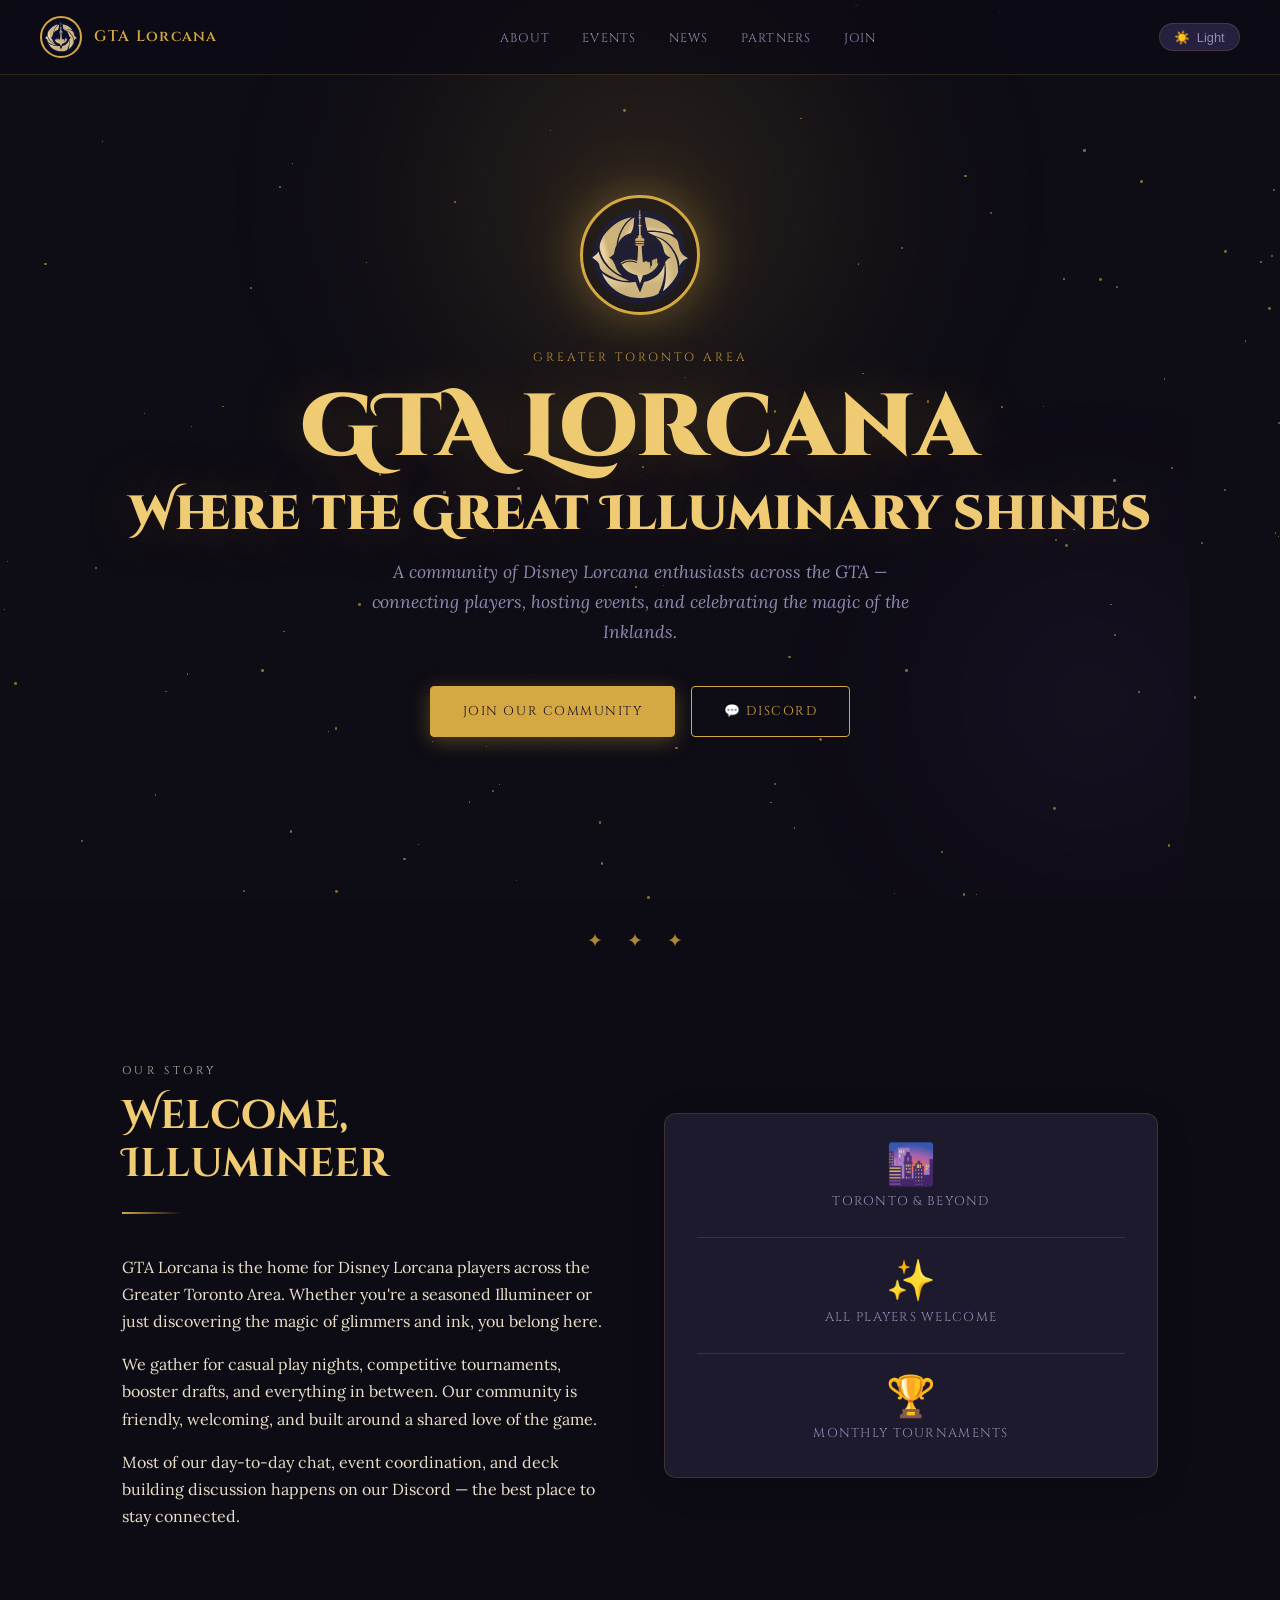
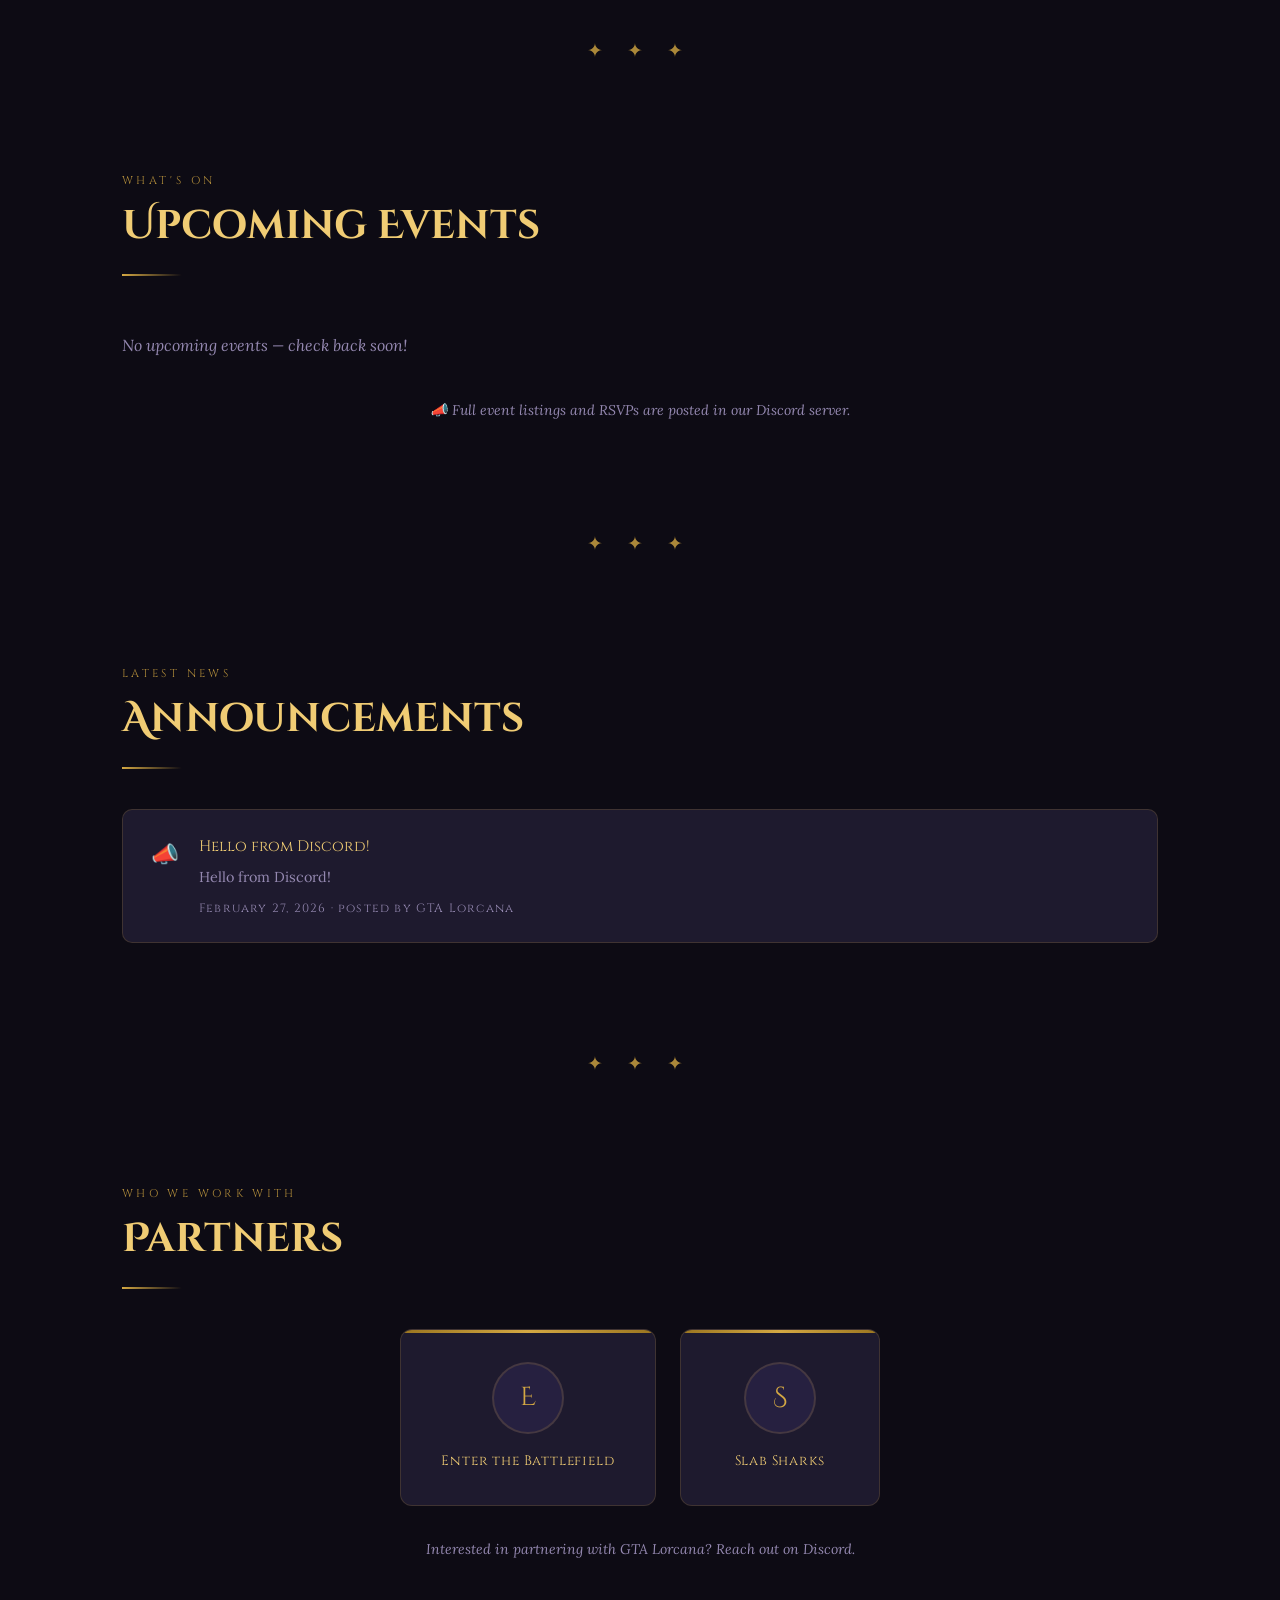
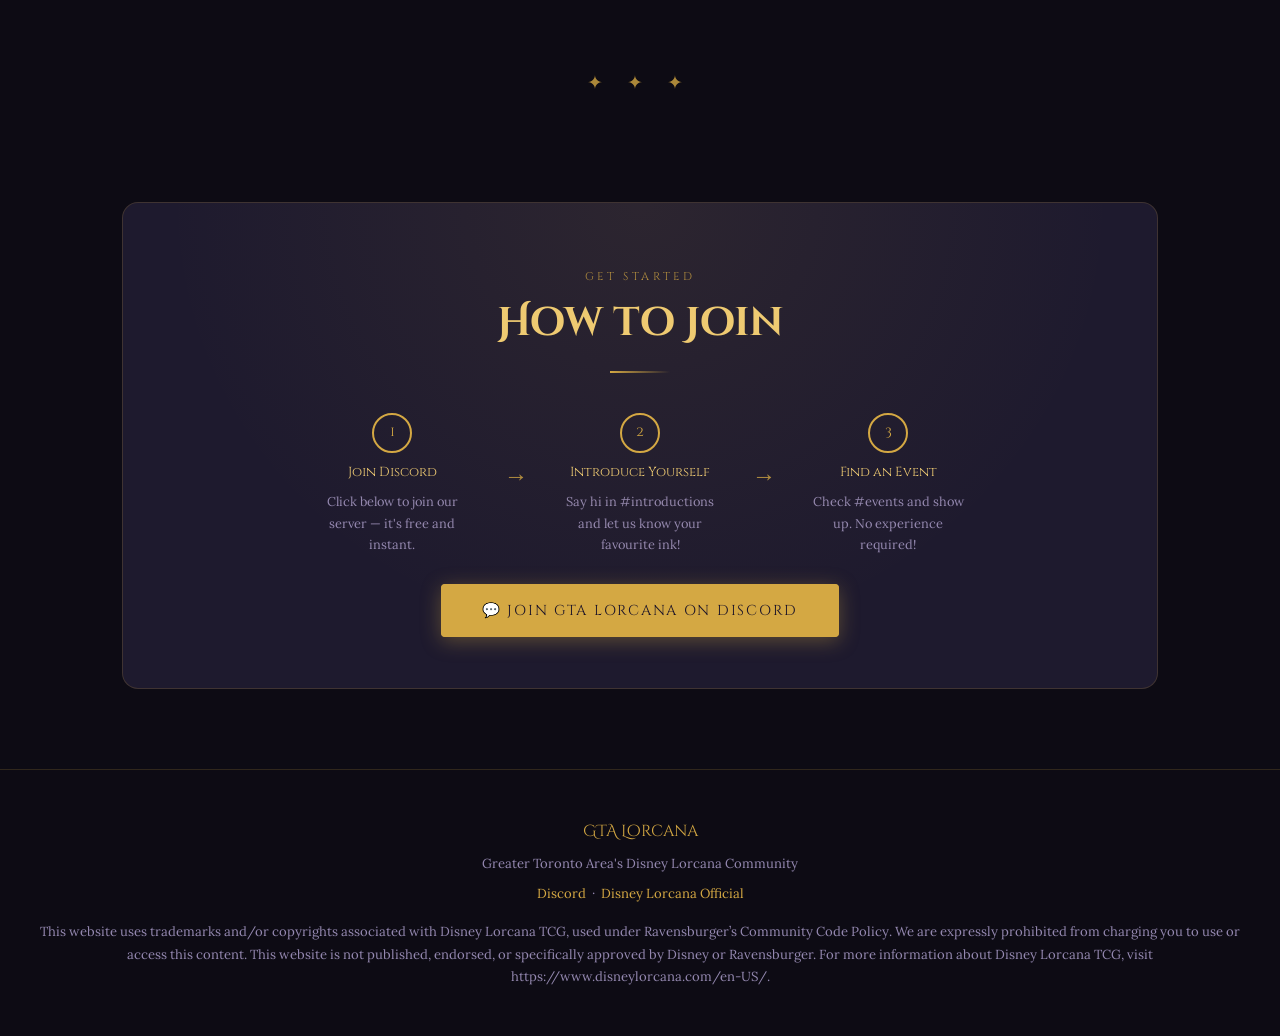
==== commit bda2fcba: "moved devider" ====
--- a/index.html
+++ b/index.html
@@ -895,8 +895,6 @@
 
   <div class="divider">✦ ✦ ✦</div>
 
-  <div class="divider">✦ ✦ ✦</div>
-
   <!-- PARTNERS -->
   <section id="partners">
     <p class="section-label">Who We Work With</p>
@@ -917,6 +915,8 @@
     </div>
     <p class="partners-note">Interested in partnering with GTA Lorcana? Reach out on Discord.</p>
   </section>
+
+  <div class="divider">✦ ✦ ✦</div>
 
   <!-- JOIN -->
   <section id="join">
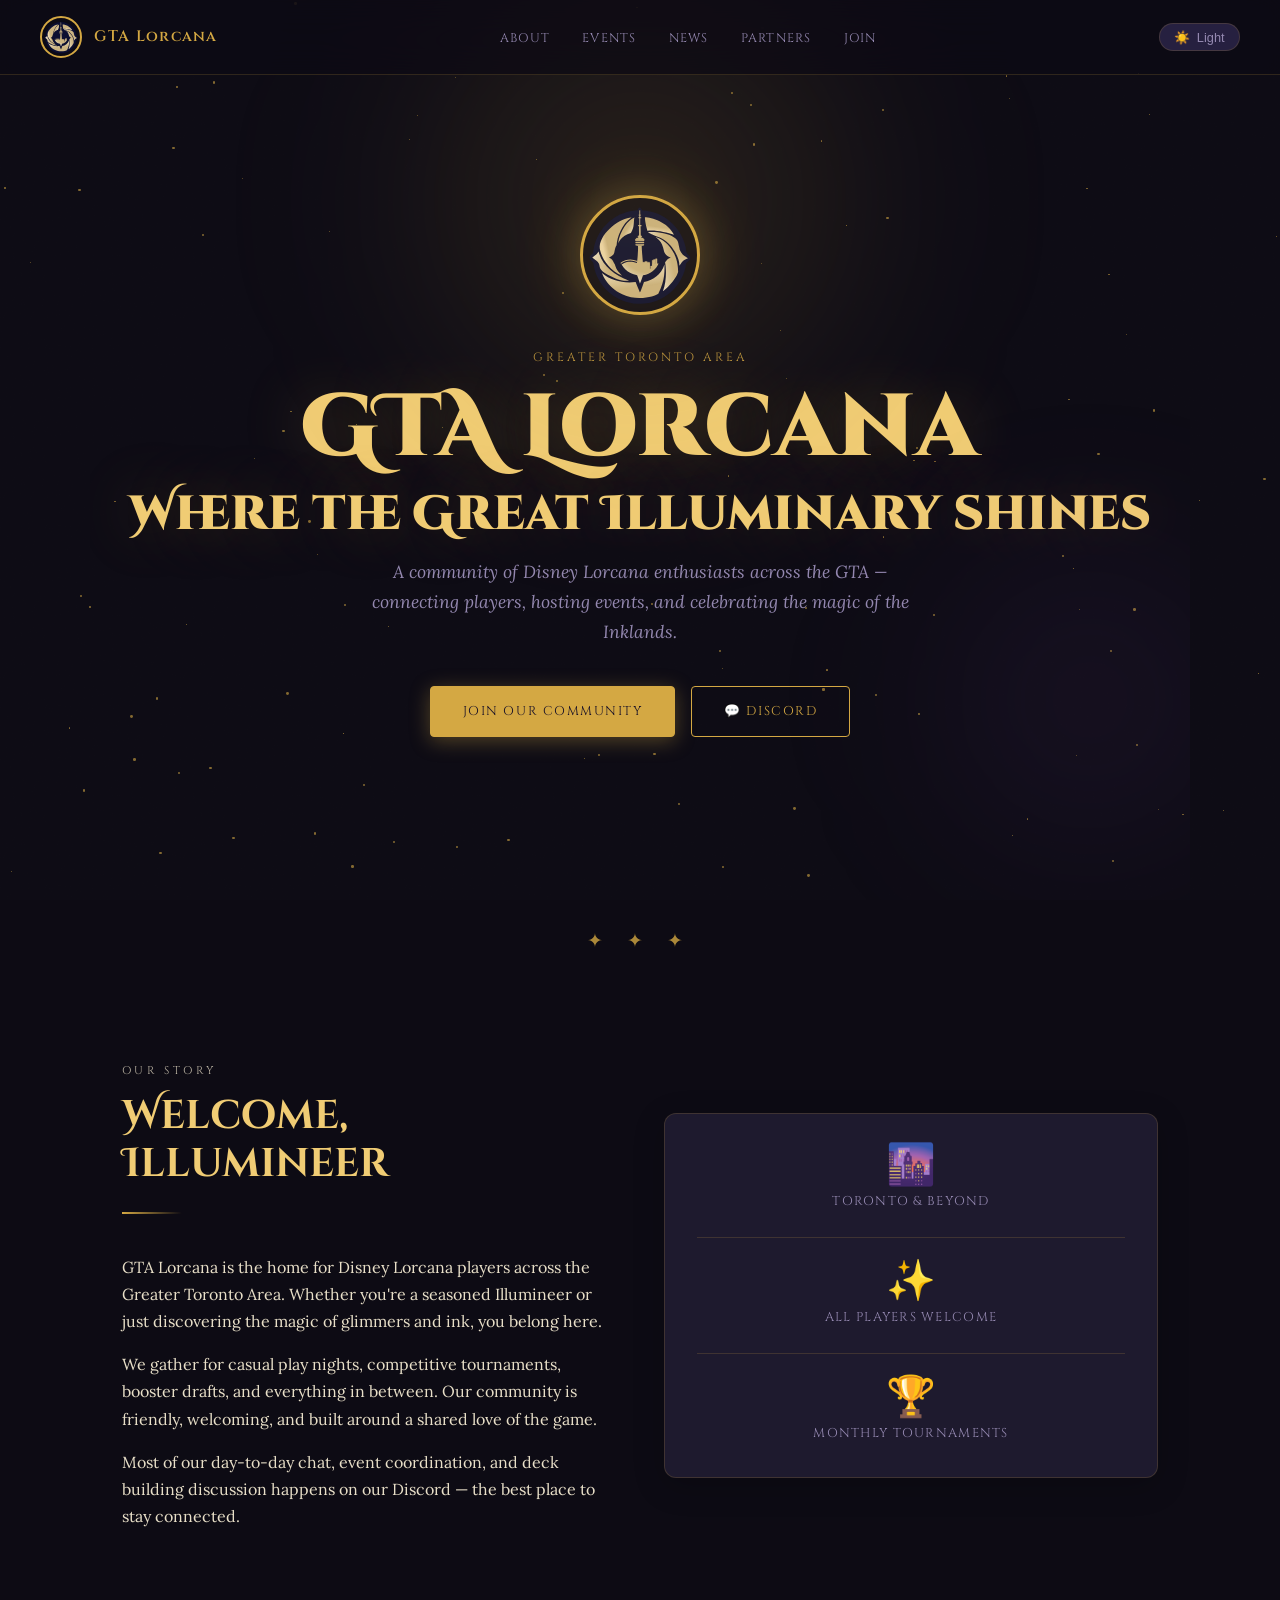
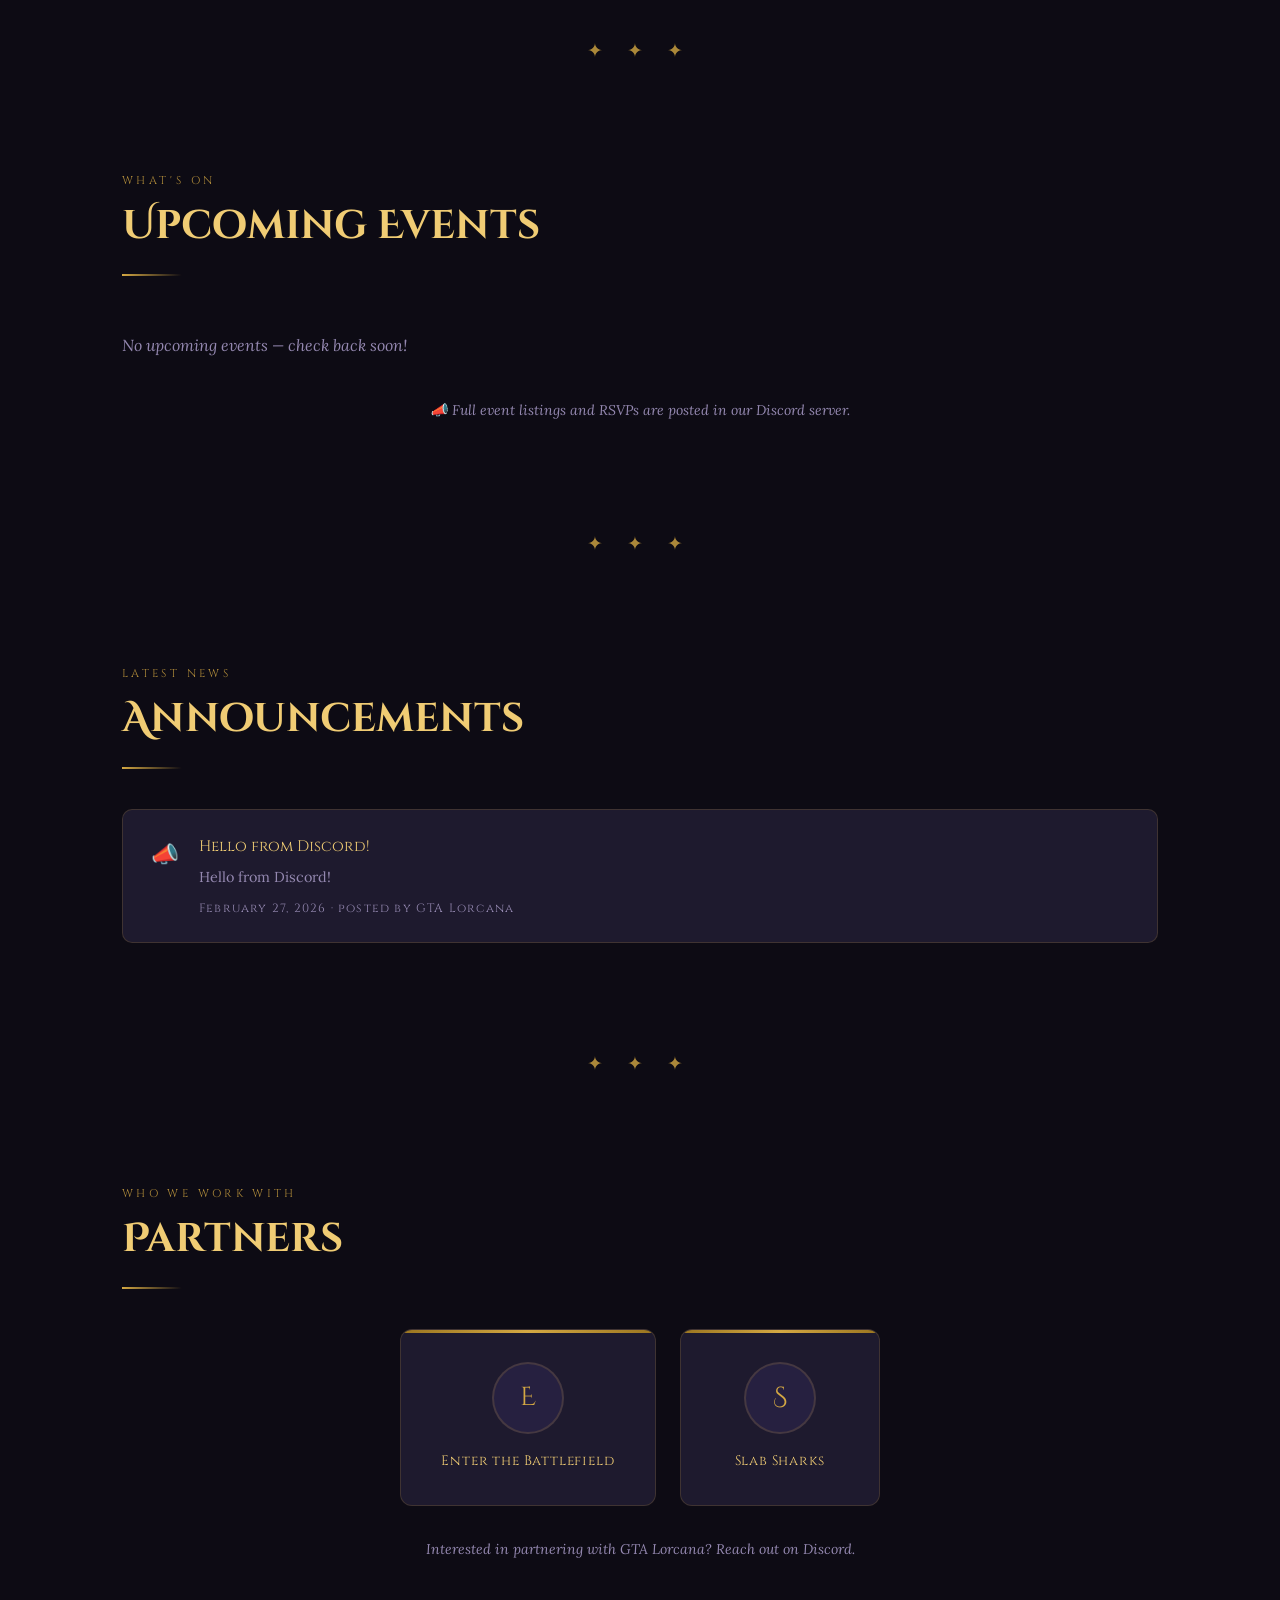
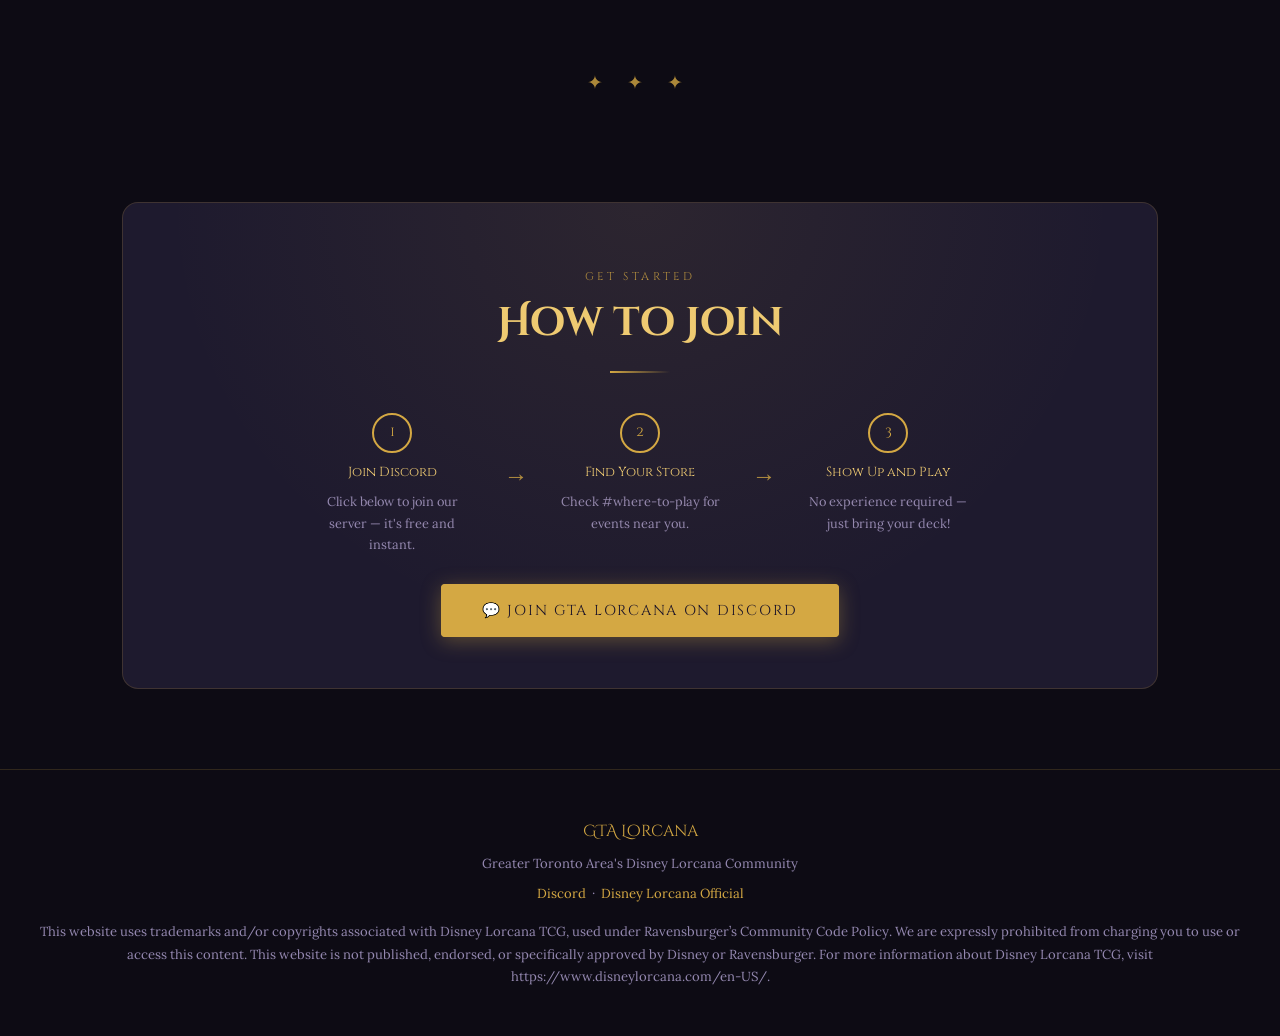
==== commit 9fd0a7dd: "update join steps" ====
--- a/index.html
+++ b/index.html
@@ -934,14 +934,14 @@
         <div class="step-arrow">→</div>
         <div class="step">
           <div class="step-num">2</div>
-          <span class="step-label">Introduce Yourself</span>
-          <span class="step-desc">Say hi in #introductions and let us know your favourite ink!</span>
+          <span class="step-label">Find Your Store</span>
+          <span class="step-desc">Check #where-to-play for events near you.</span>
         </div>
         <div class="step-arrow">→</div>
         <div class="step">
           <div class="step-num">3</div>
-          <span class="step-label">Find an Event</span>
-          <span class="step-desc">Check #events and show up. No experience required!</span>
+          <span class="step-label">Show Up and Play</span>
+          <span class="step-desc">No experience required — just bring your deck!</span>
         </div>
       </div>
 
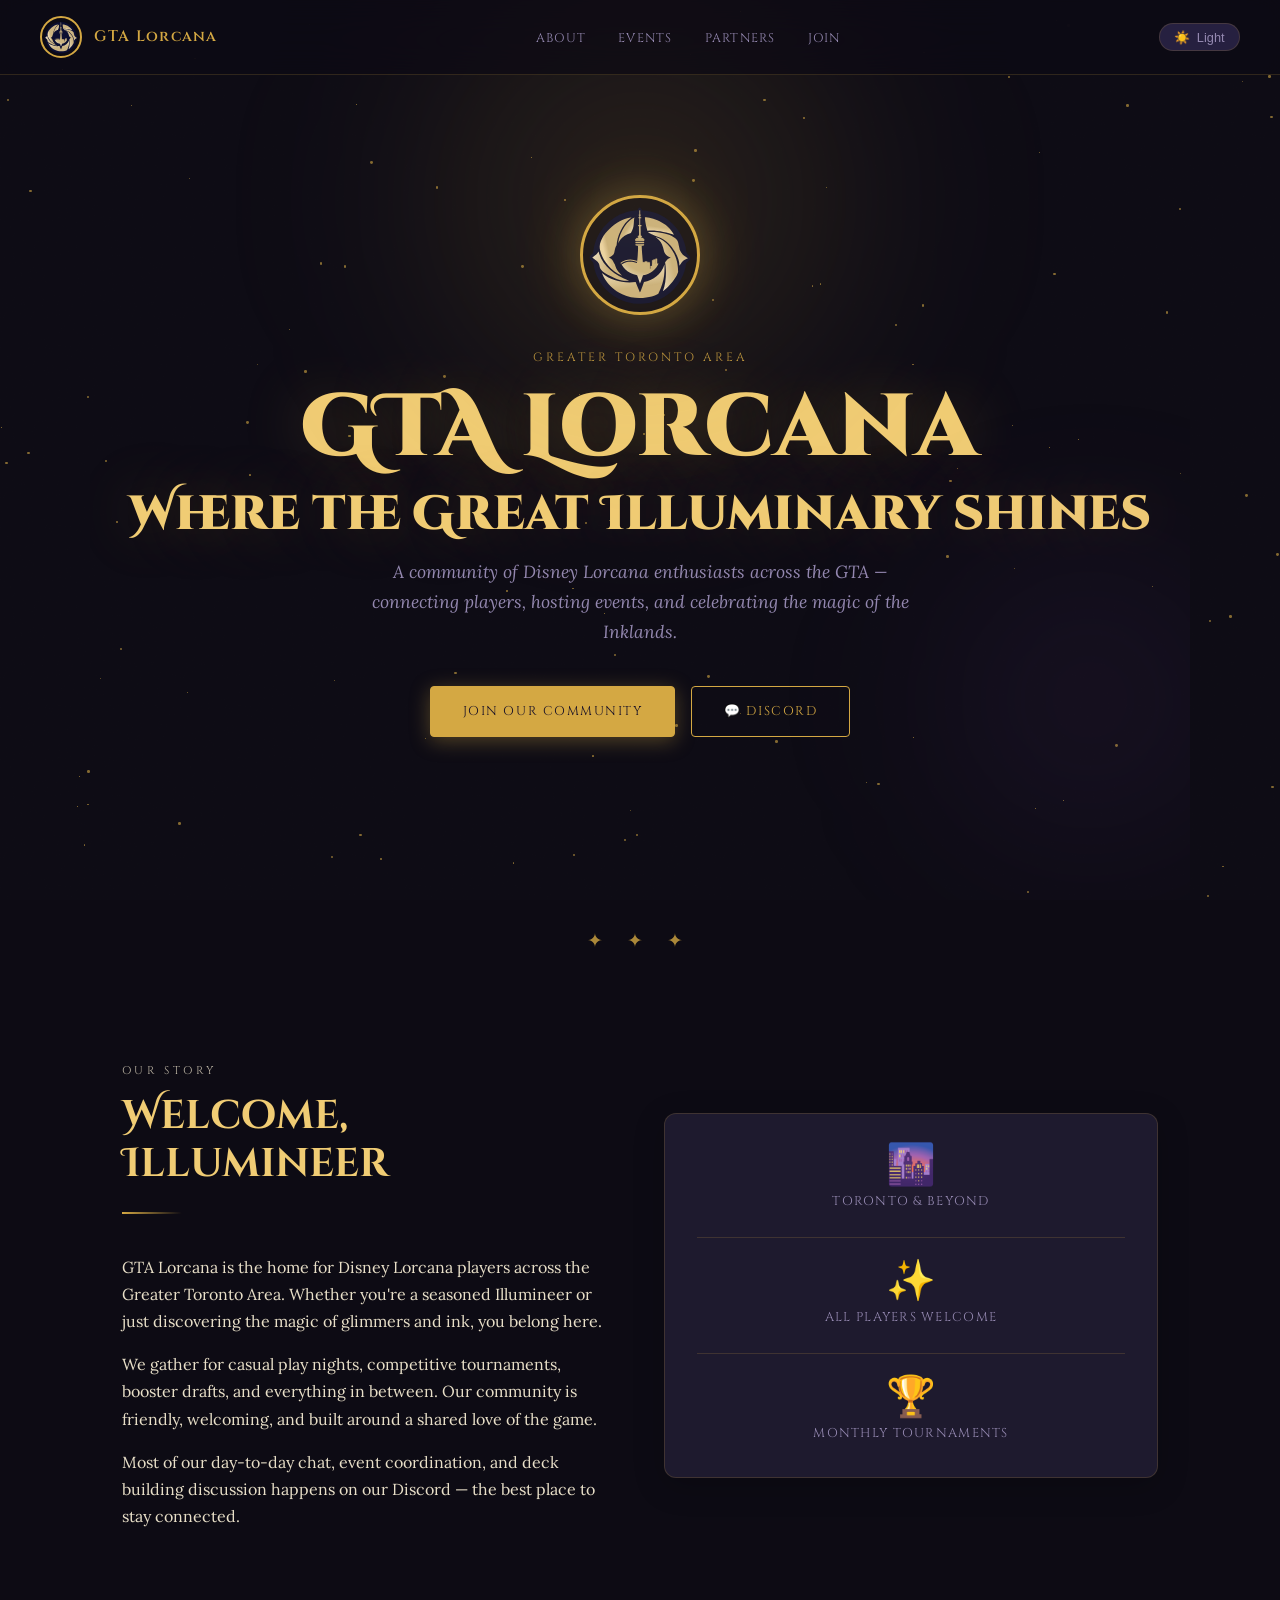
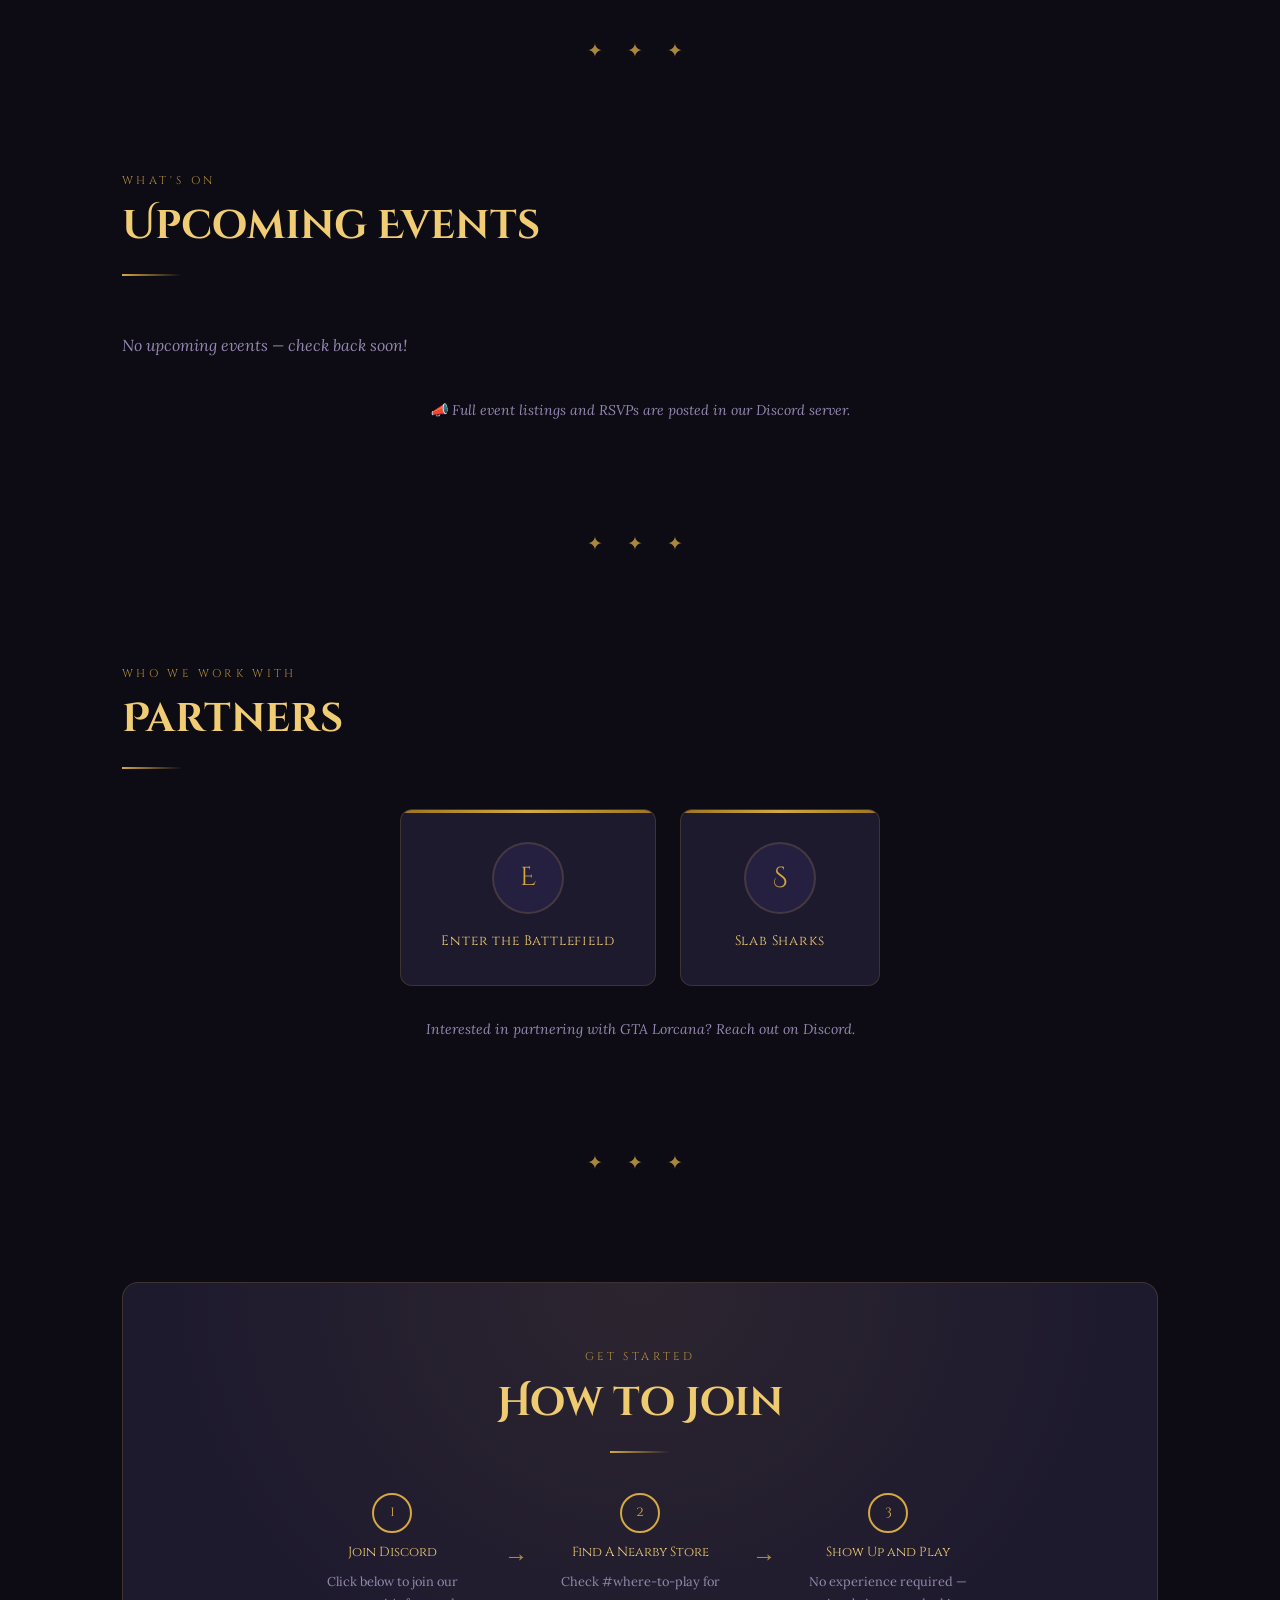
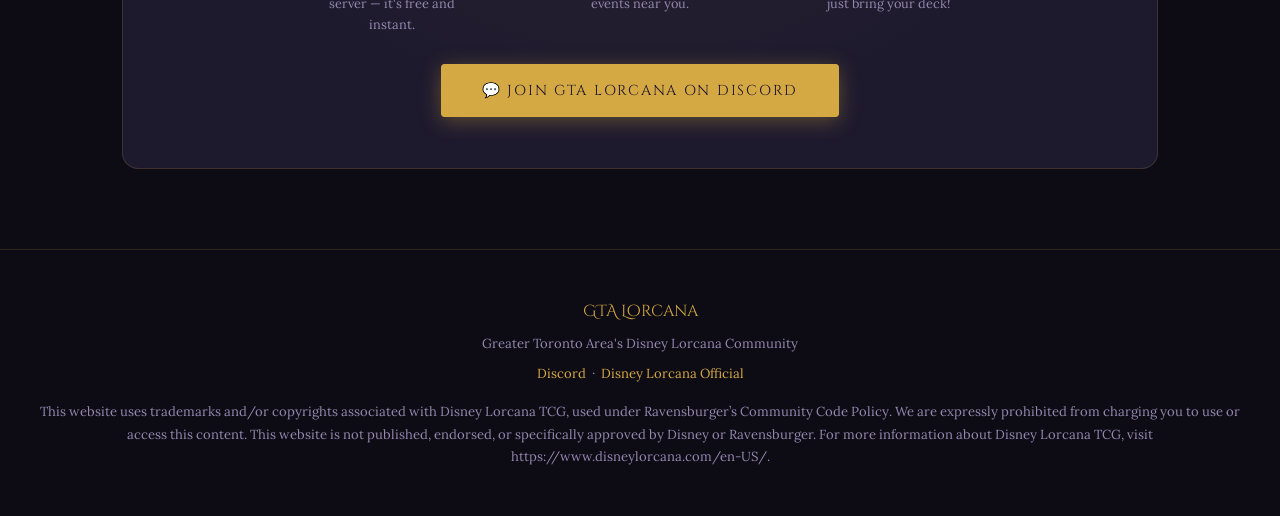
==== commit ae956f6b: "disabling announcments for now, they don't format nicely" ====
--- a/index.html
+++ b/index.html
@@ -799,7 +799,9 @@
   <ul class="nav-links">
     <li><a href="#about">About</a></li>
     <li><a href="#events">Events</a></li>
+    <!-- Temporarily omit Announcements for Soft Launch
     <li><a href="#announcements">News</a></li>
+    -->
     <li><a href="#partners">Partners</a></li>
     <li><a href="#join">Join</a></li>
   </ul>
@@ -876,14 +878,17 @@
     <p class="events-note">📣 Full event listings and RSVPs are posted in our Discord server.</p>
   </section>
 
+  <!-- Temporarily omit Announcements for Soft Launch
+
   <div class="divider">✦ ✦ ✦</div>
 
-  <!-- ANNOUNCEMENTS -->
+
+  <!- - ANNOUNCEMENTS - ->
   <section id="announcements">
     <p class="section-label">Latest News</p>
     <h2>Announcements</h2>
     <div class="section-rule"></div>
-    <!-- Announcements load dynamically from data/announcements.json -->
+    <!- - Announcements load dynamically from data/announcements.json - ->
     <div class="announce-list" id="announce-list">
       <div class="announce-loading">
         <span class="loading-dot"></span>
@@ -892,6 +897,8 @@
       </div>
     </div>
   </section>
+
+  -->
 
   <div class="divider">✦ ✦ ✦</div>
 
@@ -934,7 +941,7 @@
         <div class="step-arrow">→</div>
         <div class="step">
           <div class="step-num">2</div>
-          <span class="step-label">Find Your Store</span>
+          <span class="step-label">Find A Nearby Store</span>
           <span class="step-desc">Check #where-to-play for events near you.</span>
         </div>
         <div class="step-arrow">→</div>
@@ -1066,8 +1073,8 @@
             .replace(/&/g,'&amp;').replace(/</g,'&lt;')
             .replace(/>/g,'&gt;').replace(/"/g,'&quot;');
   }
-
-  loadAnnouncements();
+  // Temporarily omit Announcements for Soft Launch
+  // loadAnnouncements();
   loadEvents();
 
   /* ── STARFIELD ─── */
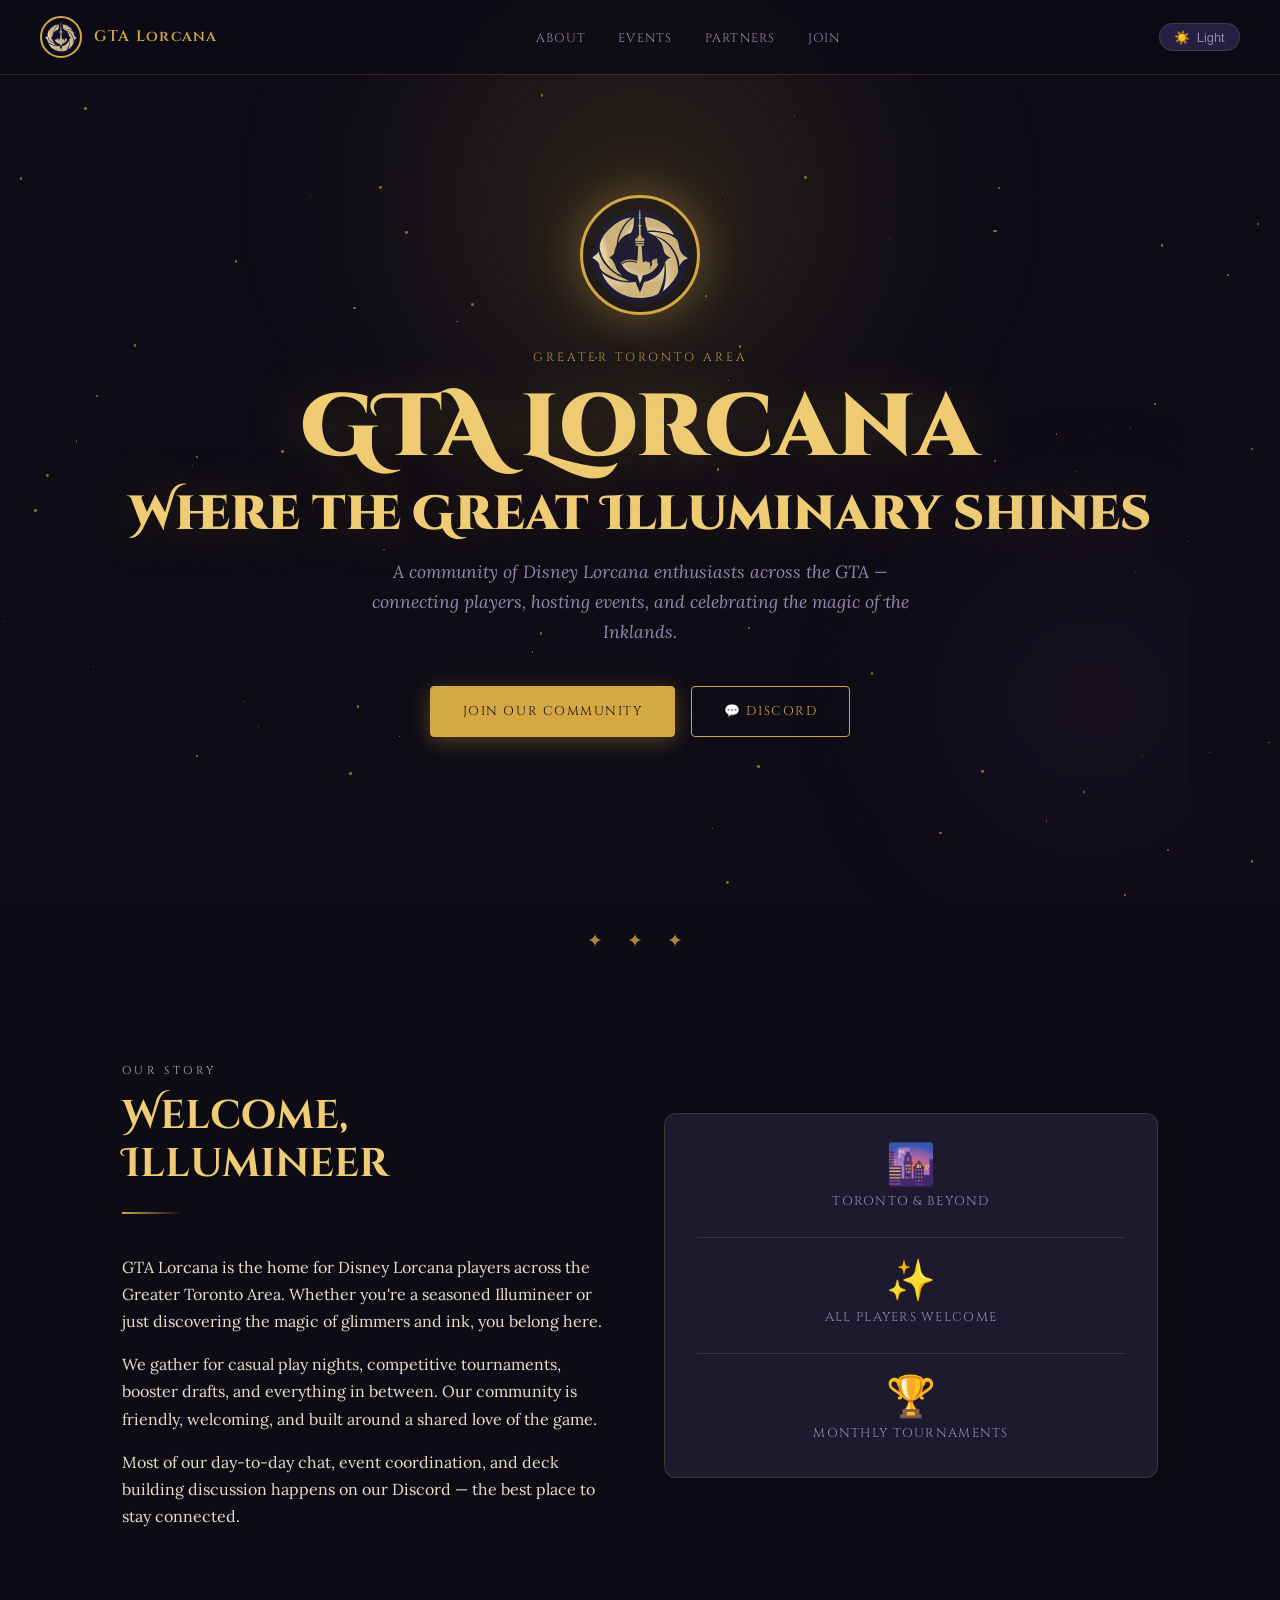
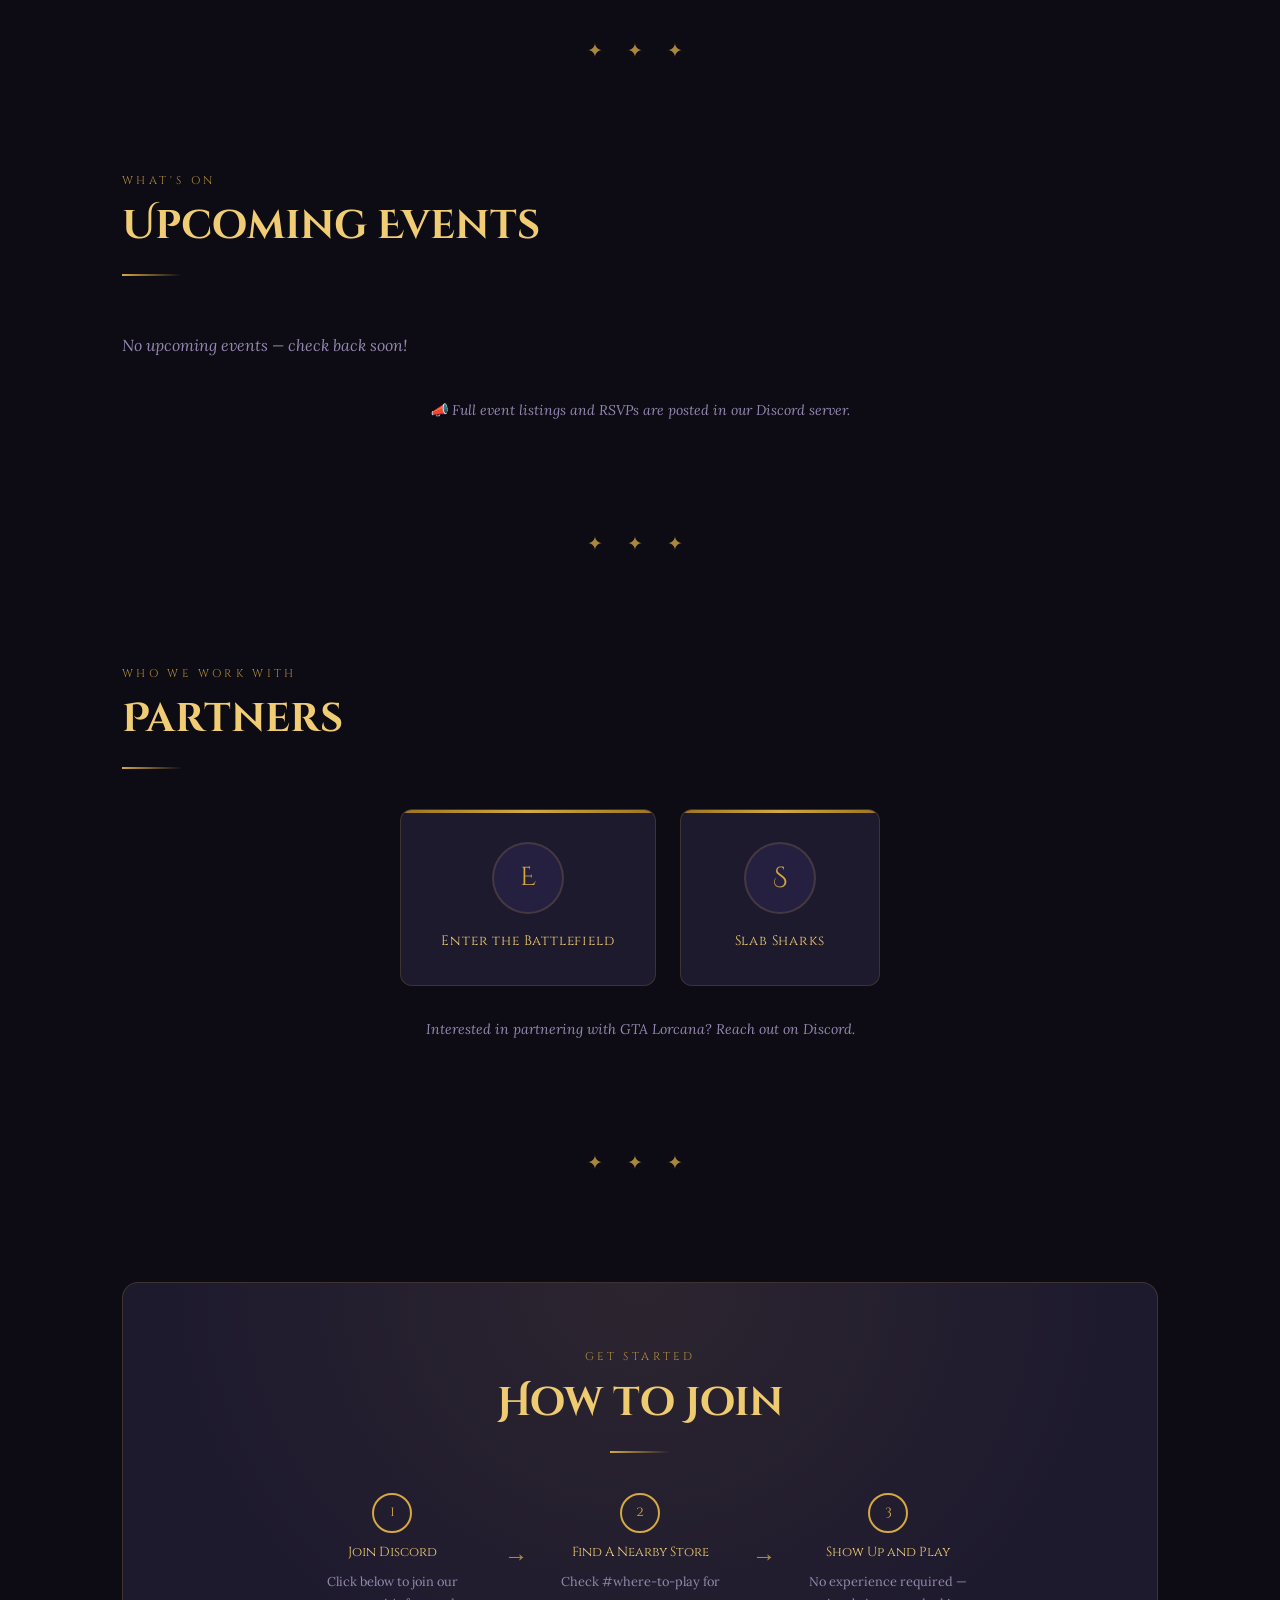
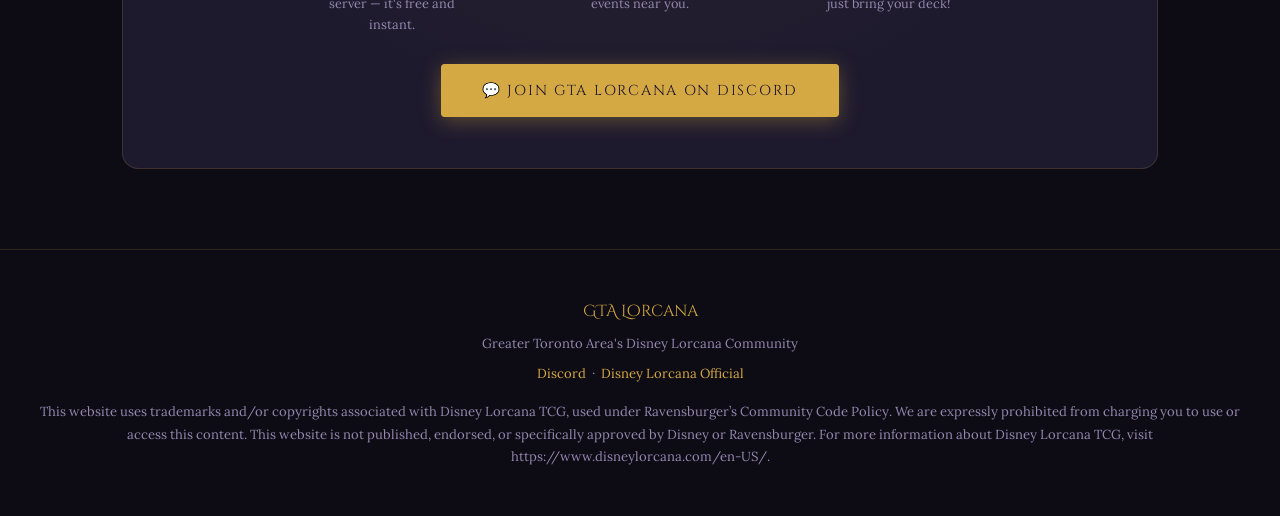
==== commit f2c1b60d: "Extract shared nav, footer, and theme into shared.css / shared.js - Create shared.css: tokens, reset" ====
--- a/index.html
+++ b/index.html
@@ -10,161 +10,8 @@
   <link rel="preconnect" href="https://fonts.googleapis.com" />
   <link rel="preconnect" href="https://fonts.gstatic.com" crossorigin />
   <link href="https://fonts.googleapis.com/css2?family=Cinzel+Decorative:wght@400;700;900&family=Cinzel:wght@400;600&family=Lora:ital,wght@0,400;0,500;1,400&display=swap" rel="stylesheet" />
+  <link rel="stylesheet" href="/shared.css" />
   <style>
-    /* ── TOKENS ─────────────────────────────────────────── */
-    :root {
-      --gold:        #d4a843;
-      --gold-light:  #f0cc74;
-      --gold-dark:   #9a7520;
-      --ink:         #1a1228;
-      --parchment:   #fdf6e3;
-      --cream:       #f5ead2;
-      --mist:        #e8dfc8;
-      --scroll:      #c9b99a;
-
-      --transition: 0.4s cubic-bezier(.4,0,.2,1);
-    }
-
-    [data-theme="dark"] {
-      --bg:          #0d0b14;
-      --bg2:         #13101e;
-      --bg3:         #1c1730;
-      --surface:     #1e1a2e;
-      --surface2:    #262040;
-      --border:      rgba(212,168,67,0.18);
-      --text:        #e8dfc8;
-      --text-muted:  #9488b0;
-      --heading:     #f0cc74;
-      --glow:        rgba(212,168,67,0.25);
-      --star:        rgba(212,168,67,0.6);
-    }
-
-    [data-theme="light"] {
-      --bg:          #fdf6e3;
-      --bg2:         #f5ead2;
-      --bg3:         #ede0c0;
-      --surface:     #fff9ef;
-      --surface2:    #fdf0d5;
-      --gold-dark:   #7a5c10;
-      --border:      rgba(122,92,16,0.3);
-      --text:        #3b2d1a;
-      --text-muted:  #5c4a2a;
-      --heading:     #7a5c10;
-      --glow:        rgba(122,92,16,0.15);
-      --star:        rgba(122,92,16,0.5);
-    }
-
-    /* ── RESET & BASE ────────────────────────────────────── */
-    *, *::before, *::after { box-sizing: border-box; margin: 0; padding: 0; }
-
-    html { scroll-behavior: smooth; }
-
-    body {
-      font-family: 'Lora', Georgia, serif;
-      background: var(--bg);
-      color: var(--text);
-      line-height: 1.7;
-      overflow-x: hidden;
-      transition: background var(--transition), color var(--transition);
-    }
-
-    /* ── STARFIELD ───────────────────────────────────────── */
-    #stars {
-      position: fixed; inset: 0;
-      pointer-events: none; z-index: 0;
-      overflow: hidden;
-    }
-    .star {
-      position: absolute;
-      border-radius: 50%;
-      background: var(--star);
-      animation: twinkle var(--dur, 3s) ease-in-out infinite;
-      animation-delay: var(--delay, 0s);
-    }
-    @keyframes twinkle {
-      0%,100% { opacity: .1; transform: scale(1); }
-      50%      { opacity: .9; transform: scale(1.4); }
-    }
-    [data-theme="light"] #stars { opacity: 0.4; }
-
-    /* ── NOISE OVERLAY ───────────────────────────────────── */
-    body::before {
-      content: '';
-      position: fixed; inset: 0; z-index: 1; pointer-events: none;
-      background-image: url("data:image/svg+xml,%3Csvg viewBox='0 0 200 200' xmlns='http://www.w3.org/2000/svg'%3E%3Cfilter id='n'%3E%3CfeTurbulence type='fractalNoise' baseFrequency='0.9' numOctaves='4' stitchTiles='stitch'/%3E%3C/filter%3E%3Crect width='100%25' height='100%25' filter='url(%23n)' opacity='0.035'/%3E%3C/svg%3E");
-      background-size: 180px;
-      opacity: .6;
-    }
-
-    /* ── NAV ─────────────────────────────────────────────── */
-    nav {
-      position: fixed; top: 0; left: 0; right: 0; z-index: 100;
-      display: flex; align-items: center; justify-content: space-between;
-      padding: 1rem 2.5rem;
-      background: rgba(13,11,20,0.72);
-      backdrop-filter: blur(18px) saturate(1.4);
-      border-bottom: 1px solid var(--border);
-      transition: background var(--transition);
-    }
-    [data-theme="light"] nav {
-      background: rgba(253,246,227,0.82);
-    }
-
-    .nav-logo {
-      display: flex; align-items: center; gap: .75rem;
-      text-decoration: none;
-    }
-    .nav-logo img {
-      height: 42px; width: 42px;
-      border-radius: 50%;
-      object-fit: contain;
-      border: 2px solid var(--gold);
-      padding: 2px;
-    }
-    .logo-placeholder {
-      height: 42px; width: 42px;
-      border-radius: 50%;
-      border: 2px solid var(--gold);
-      background: var(--surface2);
-      display: flex; align-items: center; justify-content: center;
-      font-size: 1.2rem;
-    }
-    .nav-title {
-      font-family: 'Cinzel', serif;
-      font-size: .95rem;
-      font-weight: 600;
-      color: var(--gold);
-      letter-spacing: .08em;
-    }
-
-    .nav-links {
-      display: flex; align-items: center; gap: 2rem;
-      list-style: none;
-    }
-    .nav-links a {
-      font-family: 'Cinzel', serif;
-      font-size: .78rem;
-      letter-spacing: .1em;
-      text-decoration: none;
-      color: var(--text-muted);
-      transition: color .25s;
-      text-transform: uppercase;
-    }
-    .nav-links a:hover { color: var(--gold); }
-
-    .theme-toggle {
-      background: var(--surface2);
-      border: 1px solid var(--border);
-      border-radius: 999px;
-      padding: .35rem .9rem;
-      cursor: pointer;
-      font-size: .8rem;
-      color: var(--text-muted);
-      transition: all .25s;
-      display: flex; align-items: center; gap: .4rem;
-    }
-    .theme-toggle:hover { border-color: var(--gold); color: var(--gold); }
-
     /* ── HERO ────────────────────────────────────────────── */
     #hero {
       position: relative; z-index: 2;
@@ -640,23 +487,6 @@
       text-align: center;
     }
 
-    /* ── FOOTER ──────────────────────────────────────────── */
-    footer {
-      position: relative; z-index: 2;
-      text-align: center;
-      padding: 3rem 2rem;
-      border-top: 1px solid var(--border);
-      color: var(--text-muted);
-      font-size: .82rem;
-    }
-    footer a { color: var(--gold); text-decoration: none; }
-    footer .footer-logo {
-      font-family: 'Cinzel Decorative', serif;
-      font-size: 1rem;
-      color: var(--gold);
-      margin-bottom: .5rem;
-    }
-
     /* ── LOADING DOTS ────────────────────────────────────── */
     .announce-loading {
       display: flex; gap: .5rem; justify-content: center; padding: 2rem;
@@ -685,10 +515,7 @@
       transform: none;
     }
 
-    /* ── LIGHT THEME TEXT COLOUR OVERRIDES ─────────────── */
-    [data-theme="light"] .nav-title,
-    [data-theme="light"] .nav-links a:hover,
-    [data-theme="light"] .theme-toggle:hover,
+    /* ── LIGHT THEME TEXT COLOUR OVERRIDES (page-specific) ── */
     [data-theme="light"] .hero-eyebrow,
     [data-theme="light"] .btn-secondary,
     [data-theme="light"] .divider,
@@ -698,8 +525,6 @@
     [data-theme="light"] .badge-tournament,
     [data-theme="light"] .step-num,
     [data-theme="light"] .step-arrow,
-    [data-theme="light"] footer a,
-    [data-theme="light"] .footer-logo,
     [data-theme="light"] .announce-date {
       color: var(--gold-dark) !important;
       opacity: 1 !important;
@@ -708,28 +533,9 @@
       color: var(--heading) !important;
     }
     [data-theme="light"] .btn-secondary,
-    [data-theme="light"] .badge-tournament,
-    [data-theme="light"] .theme-toggle:hover {
+    [data-theme="light"] .badge-tournament {
       border-color: var(--gold-dark) !important;
     }
-
-    /* ── SKIP NAV ────────────────────────────────────────── */
-    .skip-nav {
-      position: absolute;
-      top: -100%;
-      left: 1rem;
-      background: var(--gold);
-      color: var(--ink);
-      padding: .5rem 1rem;
-      border-radius: 4px;
-      font-family: 'Cinzel', serif;
-      font-size: .85rem;
-      font-weight: 600;
-      z-index: 9999;
-      text-decoration: none;
-      transition: top .2s;
-    }
-    .skip-nav:focus { top: 1rem; }
 
     /* ── RESPONSIVE ──────────────────────────────────────── */
 
@@ -743,8 +549,6 @@
 
     /* Tablets ≤ 768px */
     @media (max-width: 768px) {
-      nav { padding: 1rem 1.25rem; }
-      .nav-links { display: none; }
       #about .about-grid { grid-template-columns: 1fr; }
       .join-inner { padding: 2.5rem 1.5rem; }
       .join-steps { gap: 1.25rem; }
@@ -805,7 +609,7 @@
     <li><a href="#partners">Partners</a></li>
     <li><a href="#join">Join</a></li>
   </ul>
-  <button class="theme-toggle" onclick="toggleTheme()" aria-label="Toggle theme">
+  <button class="theme-toggle" id="themeToggle" aria-label="Toggle theme">
     <span id="theme-icon">☀️</span>
     <span id="theme-label">Light</span>
   </button>
@@ -1077,40 +881,6 @@
   // loadAnnouncements();
   loadEvents();
 
-  /* ── STARFIELD ─── */
-  const container = document.getElementById('stars');
-  for (let i = 0; i < 120; i++) {
-    const s = document.createElement('div');
-    const size = Math.random() * 2.5 + 0.5;
-    s.className = 'star';
-    s.style.cssText = `
-      width:${size}px; height:${size}px;
-      top:${Math.random()*100}%;
-      left:${Math.random()*100}%;
-      --dur:${2+Math.random()*5}s;
-      --delay:-${Math.random()*6}s;
-    `;
-    container.appendChild(s);
-  }
-
-  /* ── THEME TOGGLE ─── */
-  function toggleTheme() {
-    const html = document.documentElement;
-    const isDark = html.getAttribute('data-theme') === 'dark';
-    html.setAttribute('data-theme', isDark ? 'light' : 'dark');
-    document.getElementById('theme-icon').textContent  = isDark ? '🌙' : '☀️';
-    document.getElementById('theme-label').textContent = isDark ? 'Dark' : 'Light';
-    localStorage.setItem('gta-lorcana-theme', isDark ? 'light' : 'dark');
-  }
-
-  // Restore saved theme
-  const saved = localStorage.getItem('gta-lorcana-theme');
-  if (saved === 'light') {
-    document.documentElement.setAttribute('data-theme','light');
-    document.getElementById('theme-icon').textContent = '🌙';
-    document.getElementById('theme-label').textContent = 'Dark';
-  }
-
   /* ── SCROLL REVEAL ─── */
   const observer = new IntersectionObserver((entries) => {
     entries.forEach(e => {
@@ -1122,5 +892,6 @@
   }, { threshold: 0.12 });
   document.querySelectorAll('.reveal').forEach(el => observer.observe(el));
 </script>
+<script src="/shared.js"></script>
 </body>
 </html>
--- a/shared.css
+++ b/shared.css
@@ -0,0 +1,221 @@
+/* ── TOKENS ─────────────────────────────────────────── */
+:root {
+  --gold:        #d4a843;
+  --gold-light:  #f0cc74;
+  --gold-dark:   #9a7520;
+  --ink:         #1a1228;
+  --parchment:   #fdf6e3;
+  --cream:       #f5ead2;
+  --mist:        #e8dfc8;
+  --scroll:      #c9b99a;
+  --transition: 0.4s cubic-bezier(.4,0,.2,1);
+}
+
+[data-theme="dark"] {
+  --bg:          #0d0b14;
+  --bg2:         #13101e;
+  --bg3:         #1c1730;
+  --surface:     #1e1a2e;
+  --surface2:    #262040;
+  --border:      rgba(212,168,67,0.18);
+  --text:        #e8dfc8;
+  --text-muted:  #9488b0;
+  --heading:     #f0cc74;
+  --glow:        rgba(212,168,67,0.25);
+  --star:        rgba(212,168,67,0.6);
+}
+
+[data-theme="light"] {
+  --bg:          #fdf6e3;
+  --bg2:         #f5ead2;
+  --bg3:         #ede0c0;
+  --surface:     #fff9ef;
+  --surface2:    #fdf0d5;
+  --gold-dark:   #7a5c10;
+  --border:      rgba(122,92,16,0.3);
+  --text:        #3b2d1a;
+  --text-muted:  #5c4a2a;
+  --heading:     #7a5c10;
+  --glow:        rgba(122,92,16,0.15);
+  --star:        rgba(122,92,16,0.5);
+}
+
+/* ── RESET & BASE ────────────────────────────────────── */
+*, *::before, *::after { box-sizing: border-box; margin: 0; padding: 0; }
+
+html { scroll-behavior: smooth; }
+
+body {
+  font-family: 'Lora', Georgia, serif;
+  background: var(--bg);
+  color: var(--text);
+  line-height: 1.7;
+  overflow-x: hidden;
+  transition: background var(--transition), color var(--transition);
+}
+
+/* ── STARFIELD ───────────────────────────────────────── */
+#stars {
+  position: fixed; inset: 0;
+  pointer-events: none; z-index: 0;
+  overflow: hidden;
+}
+.star {
+  position: absolute;
+  border-radius: 50%;
+  background: var(--star);
+  animation: twinkle var(--dur, 3s) ease-in-out infinite;
+  animation-delay: var(--delay, 0s);
+}
+@keyframes twinkle {
+  0%,100% { opacity: .1; transform: scale(1); }
+  50%      { opacity: .9; transform: scale(1.4); }
+}
+[data-theme="light"] #stars { opacity: 0.4; }
+
+/* ── NOISE OVERLAY ───────────────────────────────────── */
+body::before {
+  content: '';
+  position: fixed; inset: 0; z-index: 1; pointer-events: none;
+  background-image: url("data:image/svg+xml,%3Csvg viewBox='0 0 200 200' xmlns='http://www.w3.org/2000/svg'%3E%3Cfilter id='n'%3E%3CfeTurbulence type='fractalNoise' baseFrequency='0.9' numOctaves='4' stitchTiles='stitch'/%3E%3C/filter%3E%3Crect width='100%25' height='100%25' filter='url(%23n)' opacity='0.035'/%3E%3C/svg%3E");
+  background-size: 180px;
+  opacity: .6;
+}
+
+/* ── NAV ─────────────────────────────────────────────── */
+nav {
+  position: fixed; top: 0; left: 0; right: 0; z-index: 100;
+  display: flex; align-items: center; justify-content: space-between;
+  padding: 1rem 2.5rem;
+  background: rgba(13,11,20,0.72);
+  backdrop-filter: blur(18px) saturate(1.4);
+  border-bottom: 1px solid var(--border);
+  transition: background var(--transition);
+}
+[data-theme="light"] nav {
+  background: rgba(253,246,227,0.82);
+}
+
+.nav-logo {
+  display: flex; align-items: center; gap: .75rem;
+  text-decoration: none;
+}
+.nav-logo img {
+  height: 42px; width: 42px;
+  border-radius: 50%;
+  object-fit: contain;
+  border: 2px solid var(--gold);
+  padding: 2px;
+}
+.logo-placeholder {
+  height: 42px; width: 42px;
+  border-radius: 50%;
+  border: 2px solid var(--gold);
+  background: var(--surface2);
+  display: flex; align-items: center; justify-content: center;
+  font-size: 1.2rem;
+}
+.nav-title {
+  font-family: 'Cinzel', serif;
+  font-size: .95rem;
+  font-weight: 600;
+  color: var(--gold);
+  letter-spacing: .08em;
+}
+
+/* Home page: section nav links */
+.nav-links {
+  display: flex; align-items: center; gap: 2rem;
+  list-style: none;
+}
+.nav-links a {
+  font-family: 'Cinzel', serif;
+  font-size: .78rem;
+  letter-spacing: .1em;
+  text-decoration: none;
+  color: var(--text-muted);
+  transition: color .25s;
+  text-transform: uppercase;
+}
+.nav-links a:hover { color: var(--gold); }
+
+/* Sub-pages: right group with back link */
+.nav-right { display: flex; align-items: center; gap: 1rem; }
+.nav-back {
+  font-family: 'Cinzel', serif;
+  font-size: .78rem;
+  letter-spacing: .1em;
+  text-decoration: none;
+  color: var(--text-muted);
+  text-transform: uppercase;
+  transition: color .25s;
+}
+.nav-back:hover { color: var(--gold); }
+
+.theme-toggle {
+  background: var(--surface2);
+  border: 1px solid var(--border);
+  border-radius: 999px;
+  padding: .35rem .9rem;
+  cursor: pointer;
+  font-size: .8rem;
+  color: var(--text-muted);
+  transition: all .25s;
+  display: flex; align-items: center; gap: .4rem;
+}
+.theme-toggle:hover { border-color: var(--gold); color: var(--gold); }
+
+/* ── FOOTER ──────────────────────────────────────────── */
+footer {
+  position: relative; z-index: 2;
+  text-align: center;
+  padding: 3rem 2rem;
+  border-top: 1px solid var(--border);
+  color: var(--text-muted);
+  font-size: .82rem;
+}
+footer a { color: var(--gold); text-decoration: none; }
+footer .footer-logo {
+  font-family: 'Cinzel Decorative', serif;
+  font-size: 1rem;
+  color: var(--gold);
+  margin-bottom: .5rem;
+}
+
+/* ── SKIP NAV ────────────────────────────────────────── */
+.skip-nav {
+  position: absolute;
+  top: -100%;
+  left: 1rem;
+  background: var(--gold);
+  color: var(--ink);
+  padding: .5rem 1rem;
+  border-radius: 4px;
+  font-family: 'Cinzel', serif;
+  font-size: .85rem;
+  font-weight: 600;
+  z-index: 9999;
+  text-decoration: none;
+  transition: top .2s;
+}
+.skip-nav:focus { top: 1rem; }
+
+/* ── LIGHT THEME OVERRIDES (shared elements) ─────────── */
+[data-theme="light"] .nav-title,
+[data-theme="light"] .nav-links a:hover,
+[data-theme="light"] .nav-back:hover,
+[data-theme="light"] .theme-toggle:hover,
+[data-theme="light"] footer a,
+[data-theme="light"] .footer-logo {
+  color: var(--gold-dark) !important;
+  opacity: 1 !important;
+}
+[data-theme="light"] .theme-toggle:hover {
+  border-color: var(--gold-dark) !important;
+}
+
+/* ── RESPONSIVE: Nav ─────────────────────────────────── */
+@media (max-width: 768px) {
+  nav { padding: 1rem 1.25rem; }
+  .nav-links { display: none; }
+}
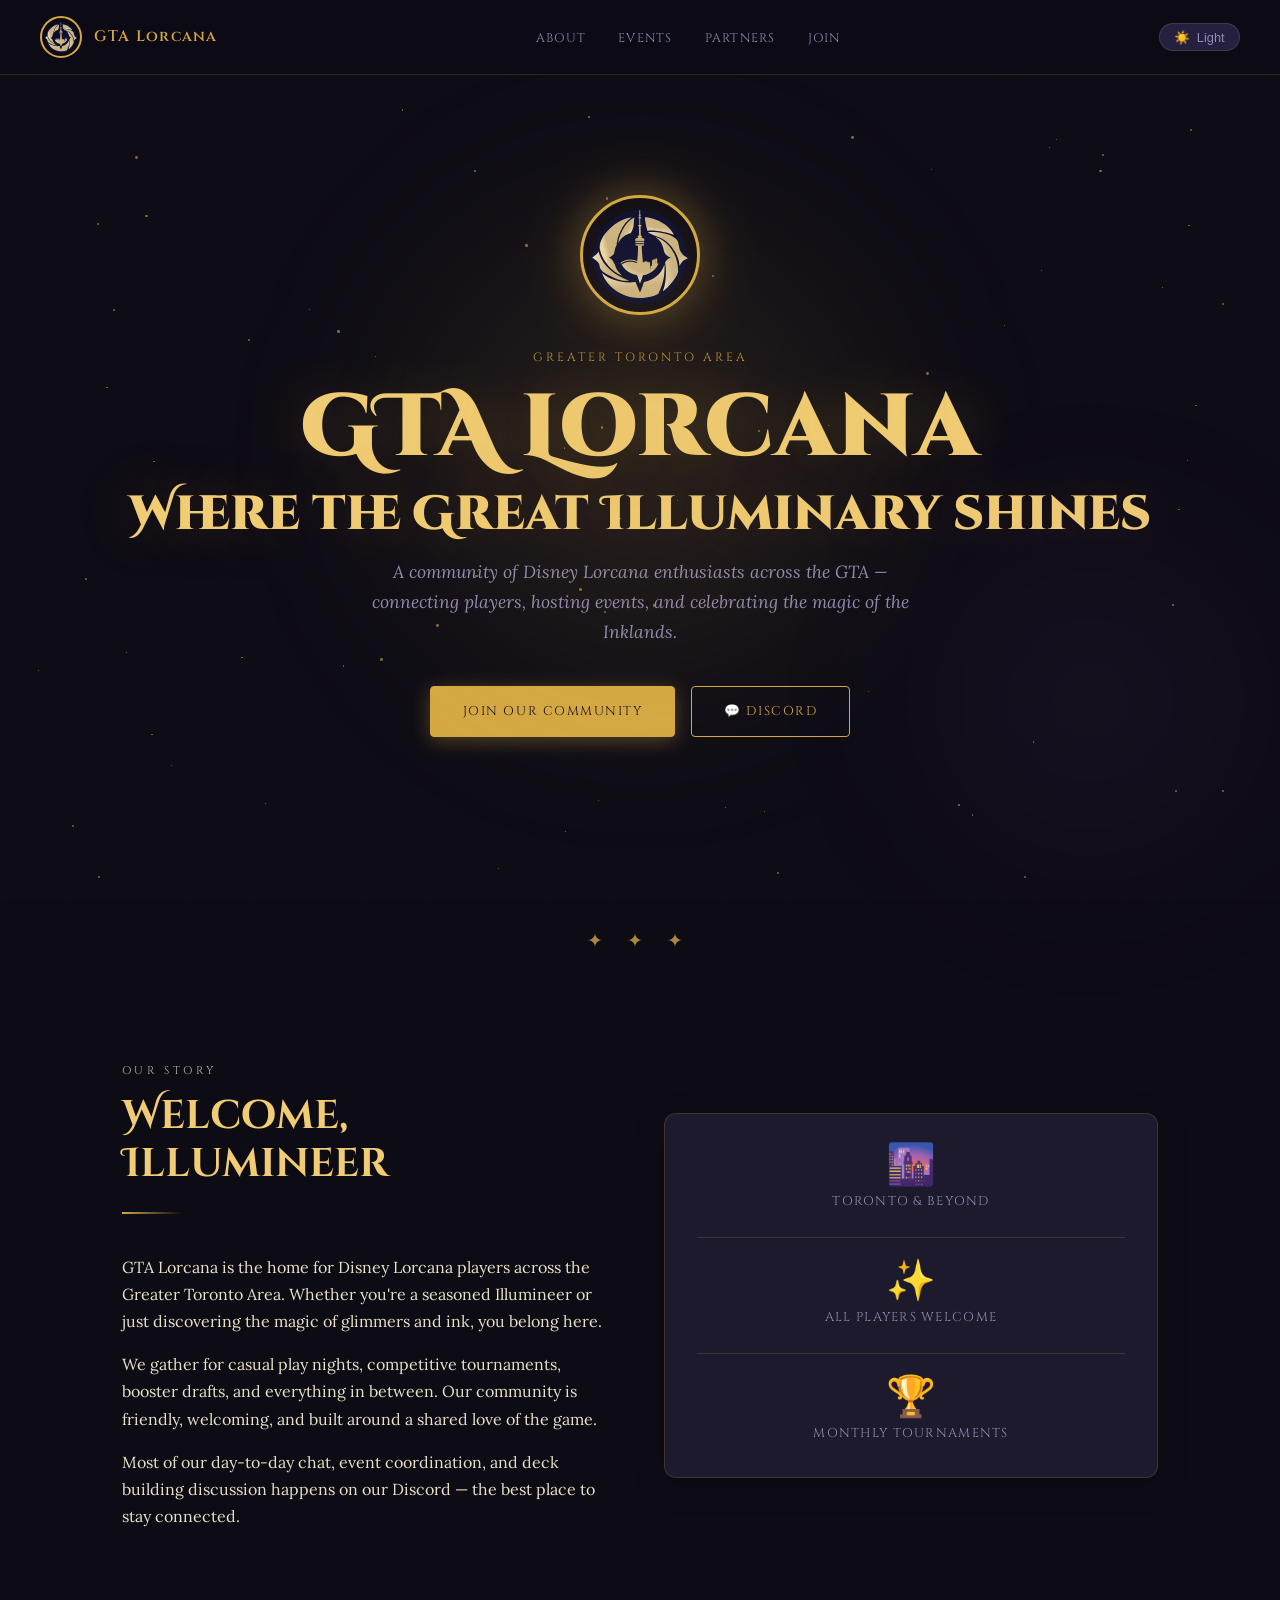
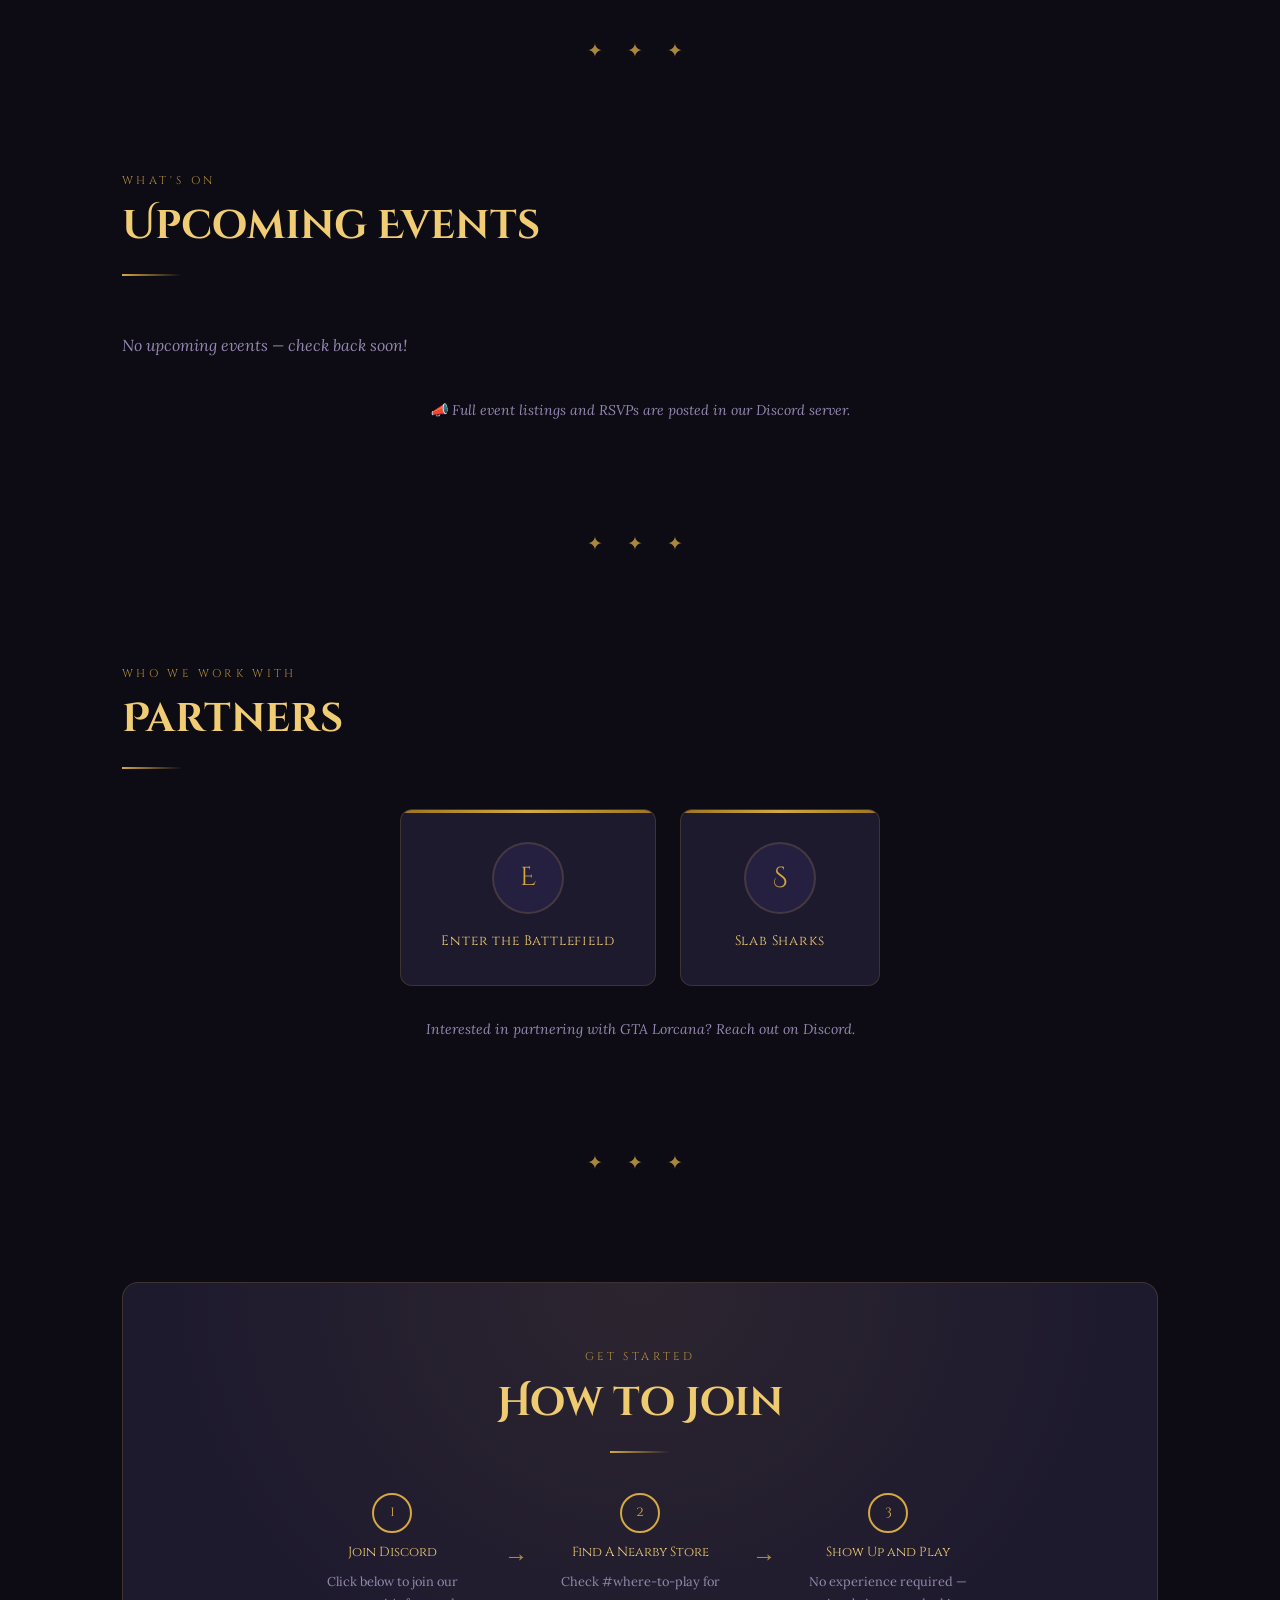
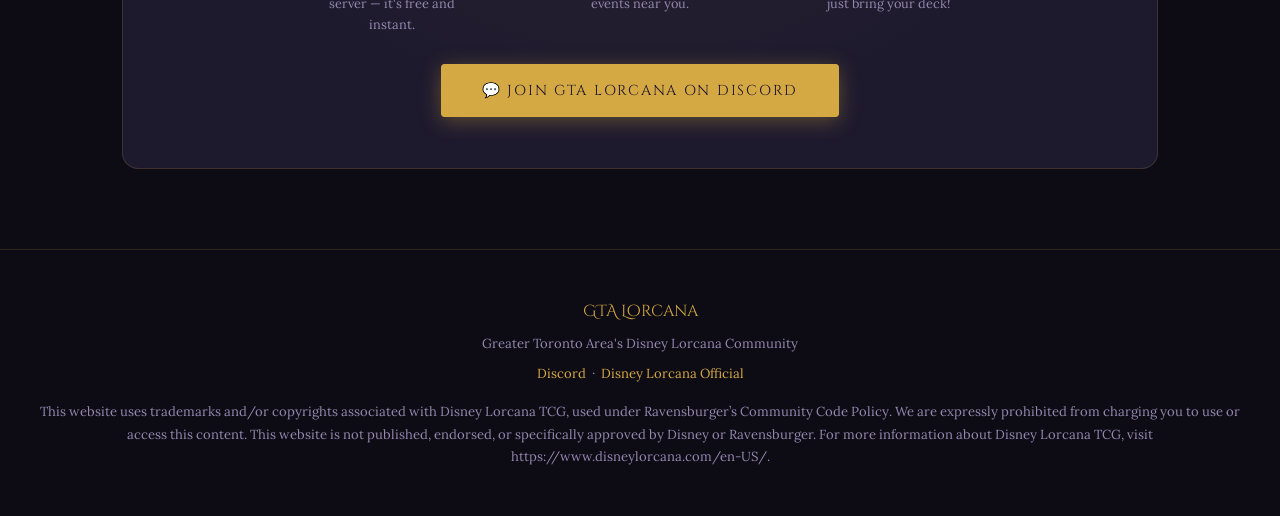
==== commit 90d9d997: "Fix hero glow: remove overflow clip, centre glow on logo Remove overflow:hidden from #hero so the go" ====
--- a/index.html
+++ b/index.html
@@ -20,7 +20,6 @@
       align-items: center; justify-content: center;
       text-align: center;
       padding: 7rem 2rem 5rem;
-      overflow: hidden;
     }
 
     .hero-glow {
@@ -32,7 +31,7 @@
     .hero-glow-1 {
       width: 600px; height: 600px;
       background: radial-gradient(circle, rgba(212,168,67,.18) 0%, transparent 70%);
-      top: -100px; left: 50%; transform: translateX(-50%);
+      top: 50%; left: 50%; transform: translate(-50%, -50%);
       animation: pulse 6s ease-in-out infinite;
     }
     .hero-glow-2 {
@@ -42,8 +41,8 @@
       animation: pulse 8s ease-in-out infinite reverse;
     }
     @keyframes pulse {
-      0%,100% { opacity: .7; transform: translateX(-50%) scale(1); }
-      50%      { opacity: 1;  transform: translateX(-50%) scale(1.15); }
+      0%,100% { opacity: .7; transform: translate(-50%, -50%) scale(1); }
+      50%      { opacity: 1;  transform: translate(-50%, -50%) scale(1.15); }
     }
     .hero-glow-2 { animation: pulse2 8s ease-in-out infinite reverse; }
     @keyframes pulse2 {
--- a/shared.css
+++ b/shared.css
@@ -43,7 +43,7 @@
 /* ── RESET & BASE ────────────────────────────────────── */
 *, *::before, *::after { box-sizing: border-box; margin: 0; padding: 0; }
 
-html { scroll-behavior: smooth; }
+html { scroll-behavior: smooth; background: var(--bg); }
 
 body {
   font-family: 'Lora', Georgia, serif;
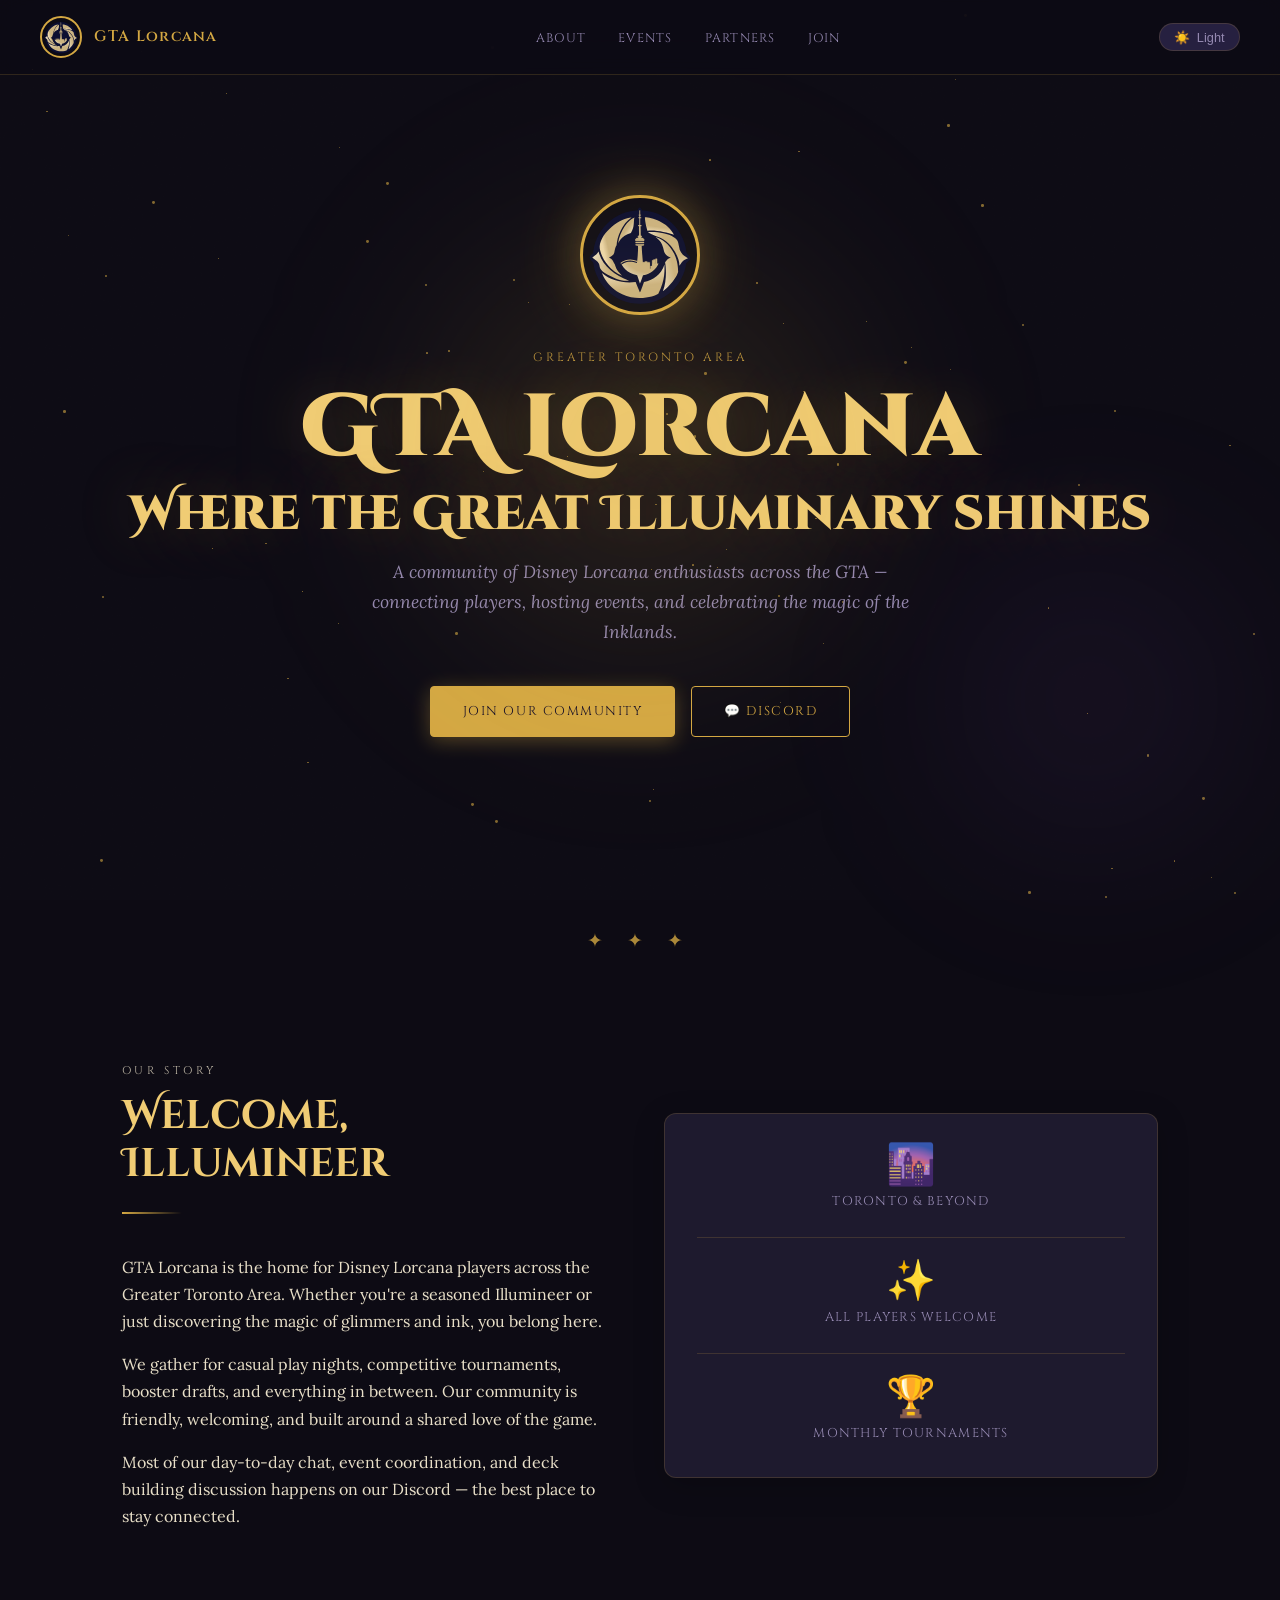
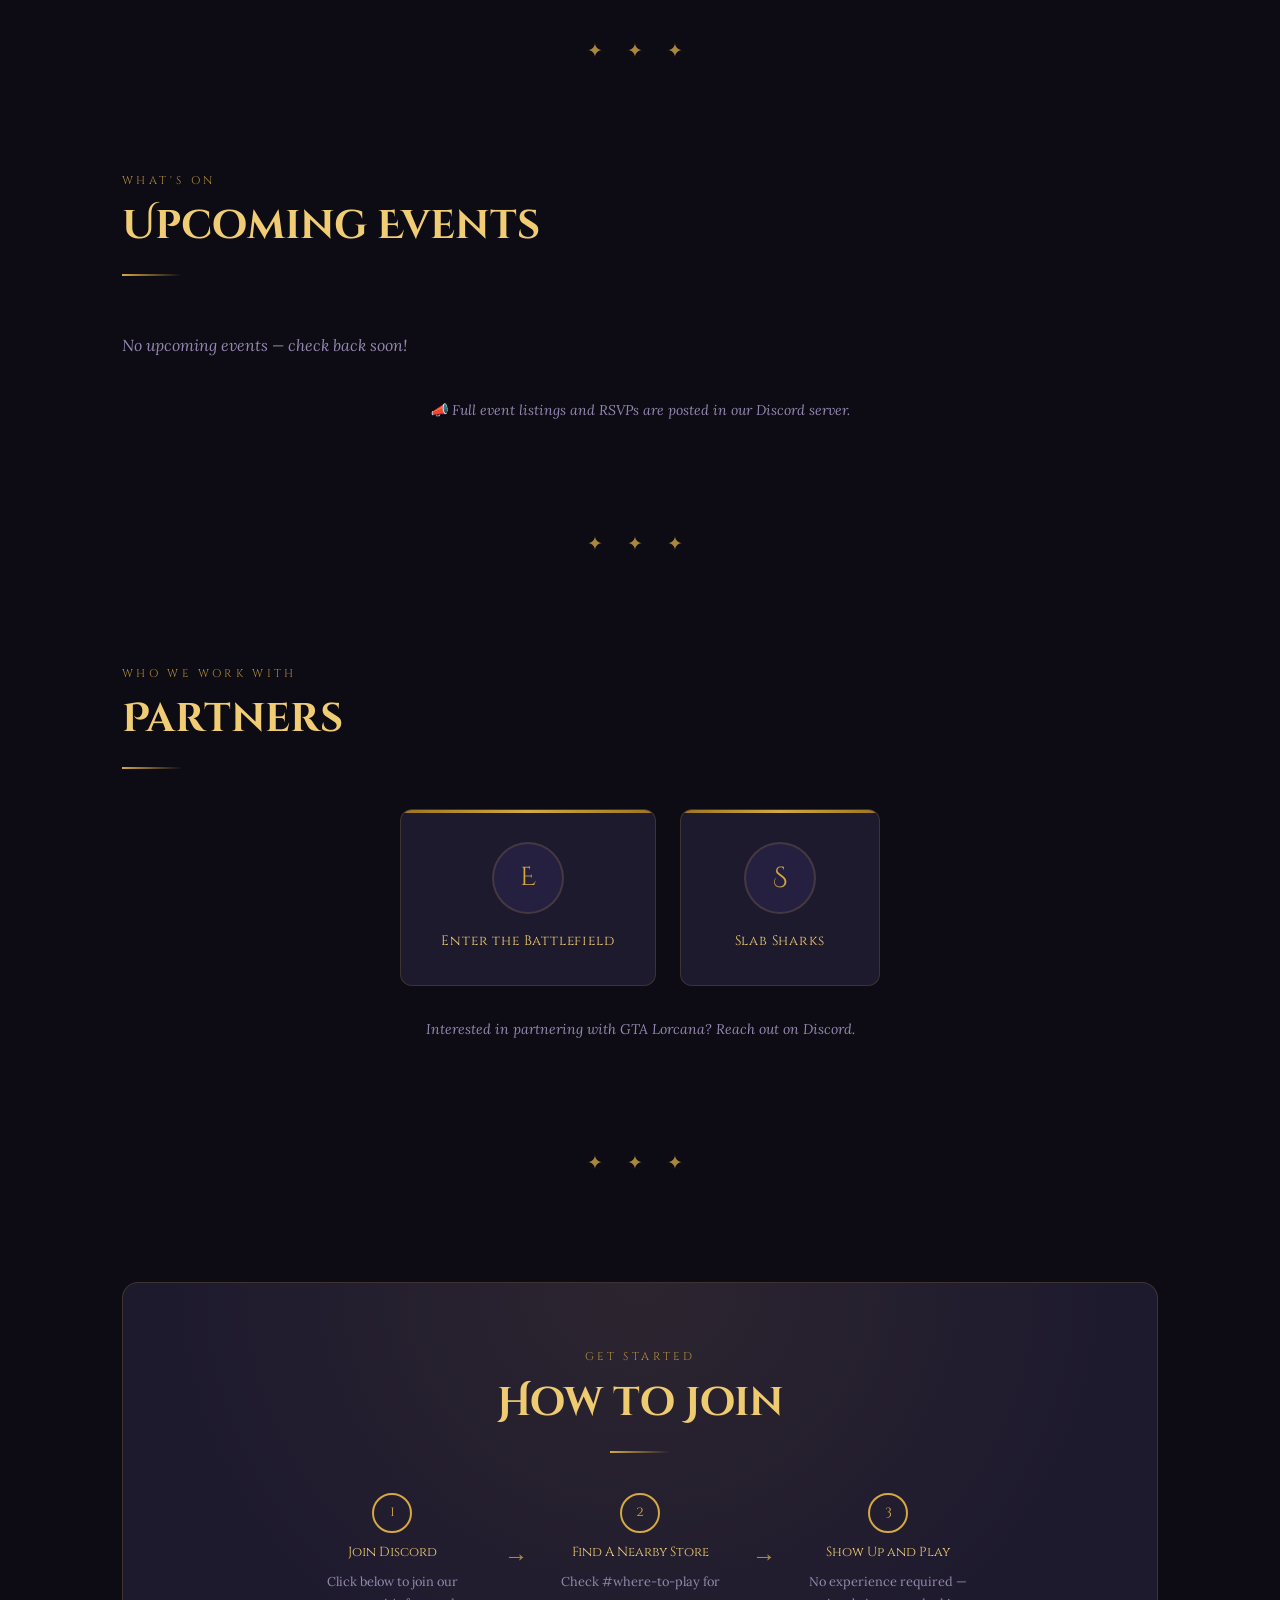
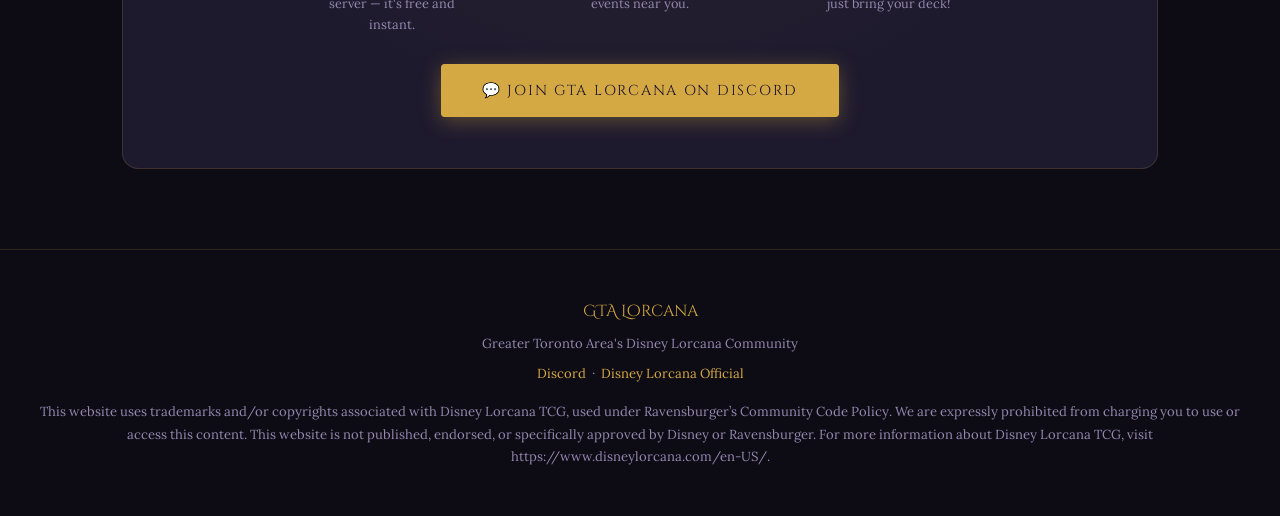
==== commit 5956f2eb: "Remove dead CSS and deduplicate safe-to-id styles - safe-to-id: link tools.css, remove ~150 lines of" ====
--- a/index.html
+++ b/index.html
@@ -9,7 +9,7 @@
   <link rel="icon" type="image/svg+xml" href="/gtalorcana-logo.svg">
   <link rel="preconnect" href="https://fonts.googleapis.com" />
   <link rel="preconnect" href="https://fonts.gstatic.com" crossorigin />
-  <link href="https://fonts.googleapis.com/css2?family=Cinzel+Decorative:wght@400;700;900&family=Cinzel:wght@400;600&family=Lora:ital,wght@0,400;0,500;1,400&display=swap" rel="stylesheet" />
+  <link href="https://fonts.googleapis.com/css2?family=Cinzel+Decorative:wght@400;700;900&family=Cinzel:wght@400;600&family=Lora:ital,wght@0,400;1,400&display=swap" rel="stylesheet" />
   <link rel="stylesheet" href="/shared.css" />
   <style>
     /* ── HERO ────────────────────────────────────────────── */
@@ -60,18 +60,7 @@
       box-shadow: 0 0 40px var(--glow), 0 0 80px var(--glow);
       animation: float 5s ease-in-out infinite;
     }
-    .hero-logo-placeholder {
-      width: 120px; height: 120px;
-      border-radius: 50%;
-      border: 3px solid var(--gold);
-      background: var(--surface2);
-      display: flex; align-items: center; justify-content: center;
-      font-size: 3rem;
-      margin-bottom: 2rem;
-      box-shadow: 0 0 40px var(--glow), 0 0 80px var(--glow);
-      animation: float 5s ease-in-out infinite;
-    }
-    @keyframes float {
+@keyframes float {
       0%,100% { transform: translateY(0); }
       50%      { transform: translateY(-10px); }
     }
@@ -327,8 +316,7 @@
     .announce-icon {
       font-size: 1.4rem; flex-shrink: 0; margin-top: .1rem;
     }
-    .announce-body {}
-    .announce-title {
+.announce-title {
       font-family: 'Cinzel', serif;
       font-size: .95rem;
       color: var(--heading);
--- a/shared.css
+++ b/shared.css
@@ -7,8 +7,7 @@
   --parchment:   #fdf6e3;
   --cream:       #f5ead2;
   --mist:        #e8dfc8;
-  --scroll:      #c9b99a;
-  --transition: 0.4s cubic-bezier(.4,0,.2,1);
+--transition: 0.4s cubic-bezier(.4,0,.2,1);
 }
 
 [data-theme="dark"] {
@@ -86,12 +85,20 @@
 nav {
   position: fixed; top: 0; left: 0; right: 0; z-index: 100;
   display: flex; align-items: center; justify-content: space-between;
-  padding: 1rem 2.5rem;
+  padding-top: 1rem;
+  padding-right: 2.5rem;
+  padding-bottom: 1rem;
+  padding-left: 2.5rem;
   background: rgba(13,11,20,0.72);
   backdrop-filter: blur(18px) saturate(1.4);
   border-bottom: 1px solid var(--border);
   transition: background var(--transition);
 }
+
+.standalone .nav-back { display: none; }
+.standalone .nav-logo { pointer-events: none; cursor: default; }
+.standalone nav { padding-top: 3.5rem; }
+.standalone main { padding-top: 8.5rem; }
 [data-theme="light"] nav {
   background: rgba(253,246,227,0.82);
 }
@@ -106,14 +113,6 @@
   object-fit: contain;
   border: 2px solid var(--gold);
   padding: 2px;
-}
-.logo-placeholder {
-  height: 42px; width: 42px;
-  border-radius: 50%;
-  border: 2px solid var(--gold);
-  background: var(--surface2);
-  display: flex; align-items: center; justify-content: center;
-  font-size: 1.2rem;
 }
 .nav-title {
   font-family: 'Cinzel', serif;
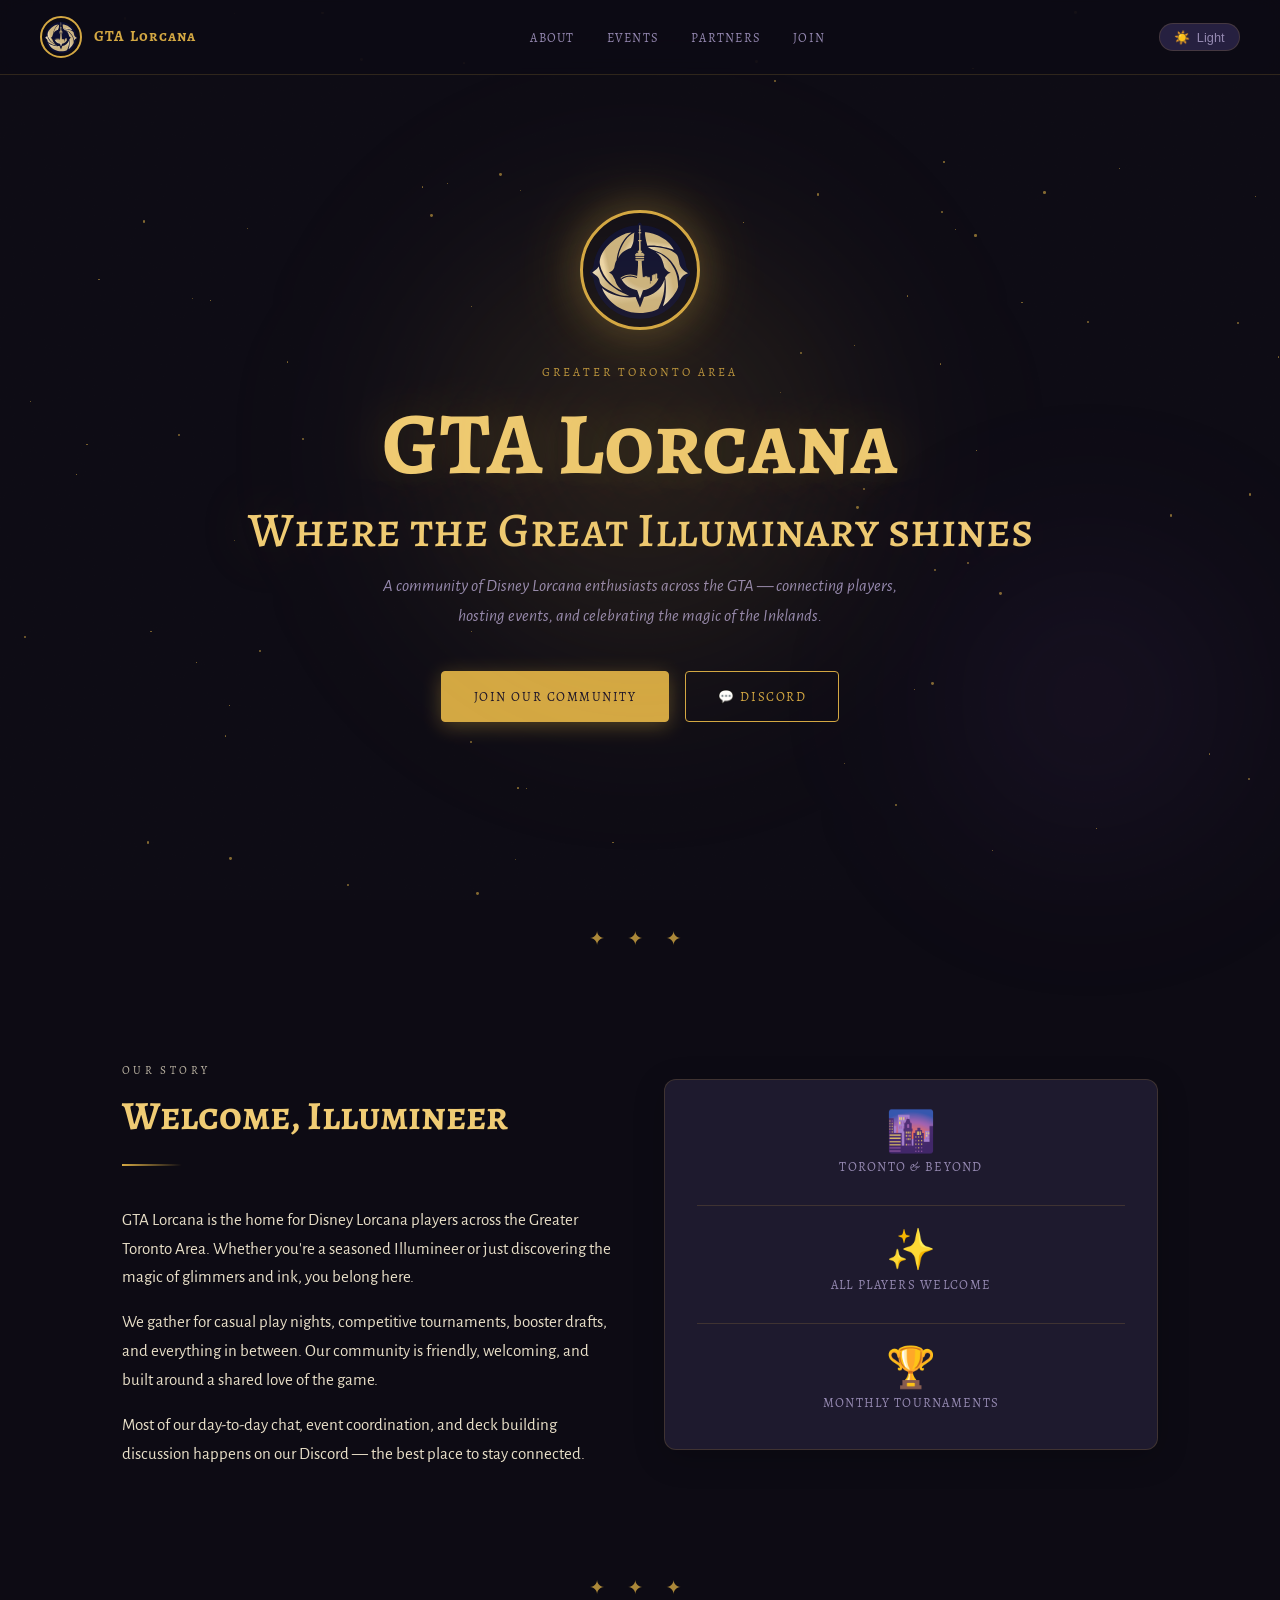
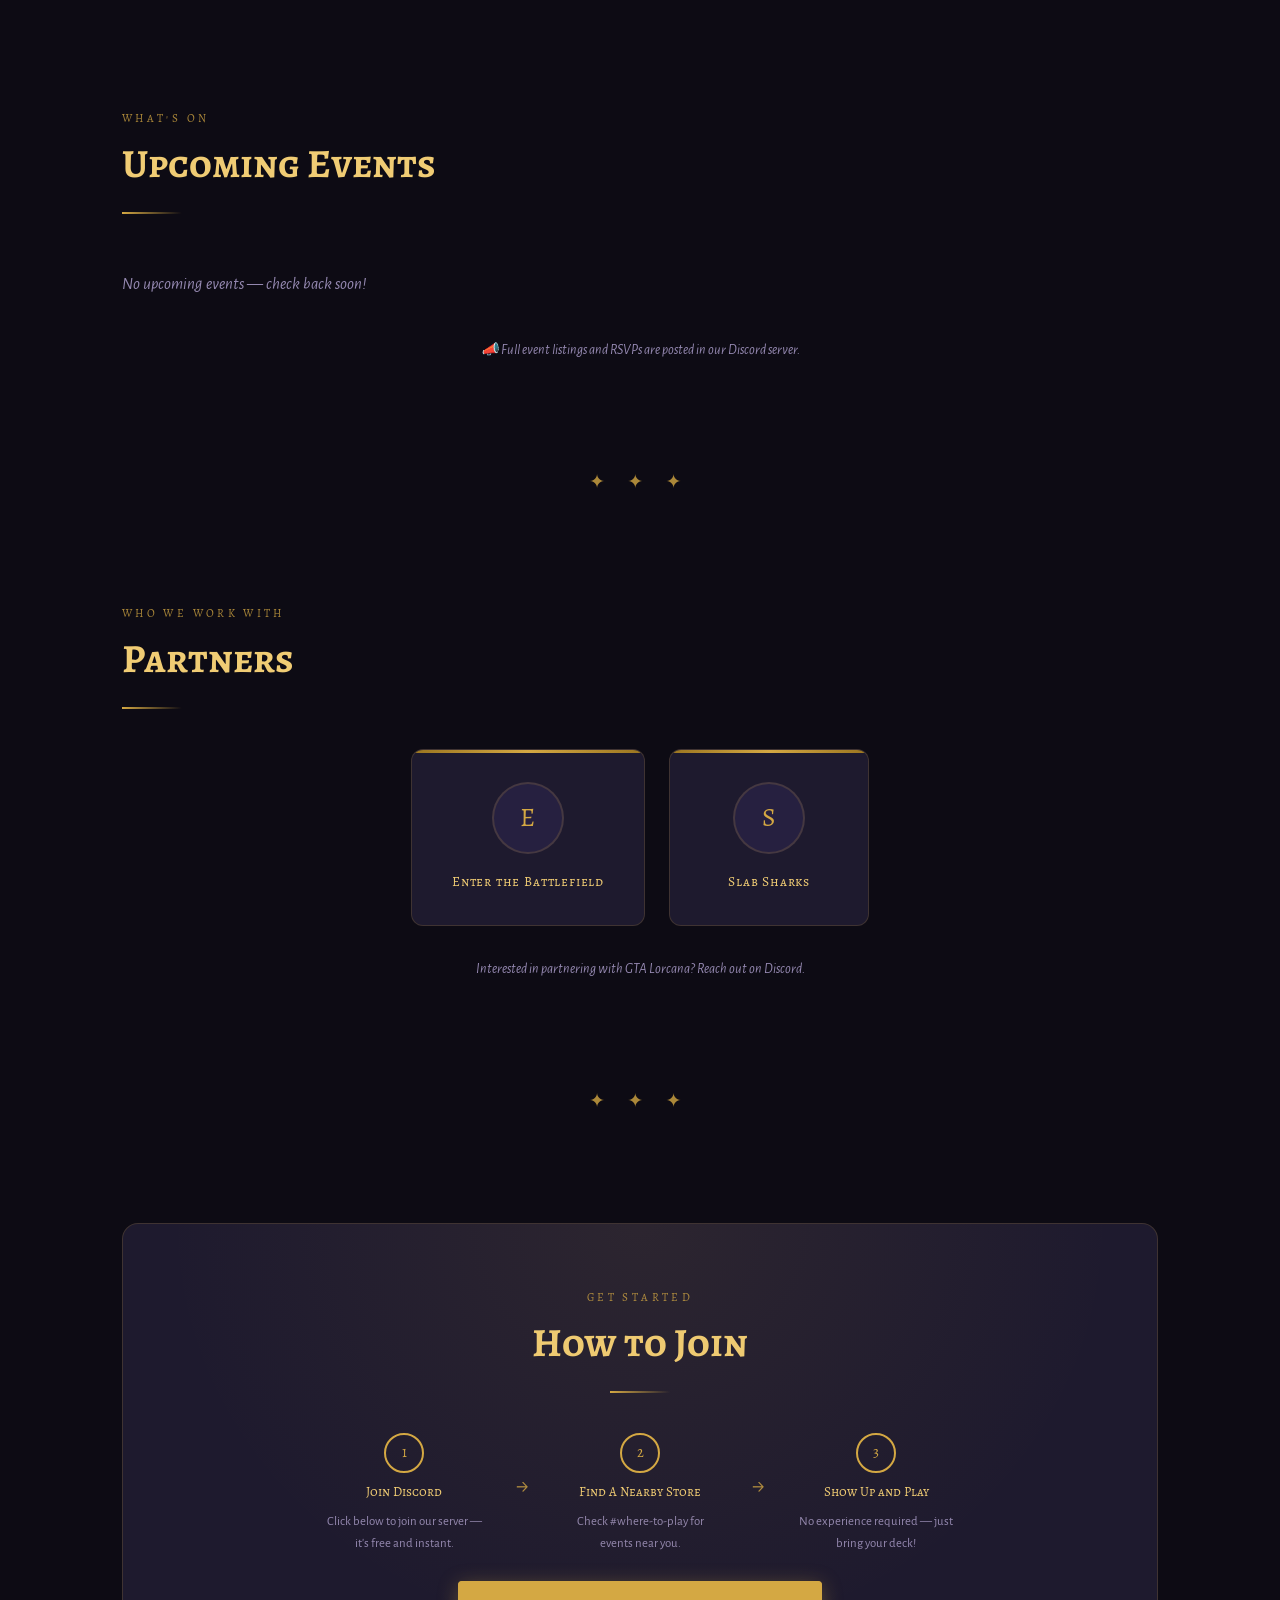
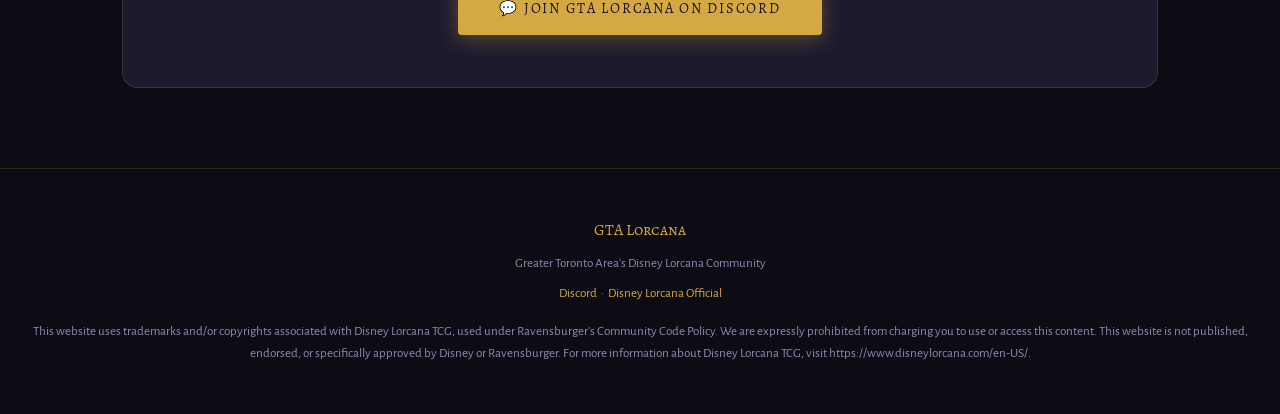
==== commit 5a777f74: "Replace Cinzel and Lora with Alegreya SC and Alegreya Sans Cinzel has become the default fantasy hea" ====
--- a/index.html
+++ b/index.html
@@ -9,7 +9,7 @@
   <link rel="icon" type="image/svg+xml" href="/gtalorcana-logo.svg">
   <link rel="preconnect" href="https://fonts.googleapis.com" />
   <link rel="preconnect" href="https://fonts.gstatic.com" crossorigin />
-  <link href="https://fonts.googleapis.com/css2?family=Cinzel+Decorative:wght@400;700;900&family=Cinzel:wght@400;600&family=Lora:ital,wght@0,400;1,400&display=swap" rel="stylesheet" />
+  <link href="https://fonts.googleapis.com/css2?family=Alegreya+SC:wght@400;500;700&family=Alegreya+Sans:ital,wght@0,400;0,500;0,700;1,400&display=swap" rel="stylesheet" />
   <link rel="stylesheet" href="/shared.css" />
   <style>
     /* ── HERO ────────────────────────────────────────────── */
@@ -66,7 +66,7 @@
     }
 
     .hero-eyebrow {
-      font-family: 'Cinzel', serif;
+      font-family: var(--font-heading);
       font-size: .75rem;
       letter-spacing: .25em;
       text-transform: uppercase;
@@ -76,15 +76,15 @@
     }
 
     h1 {
-      font-family: 'Cinzel Decorative', serif;
+      font-family: var(--font-display);
       font-size: clamp(2.8rem, 7vw, 5.5rem);
-      font-weight: 900;
+      font-weight: 700;
       line-height: 1.05;
       color: var(--heading);
       text-shadow: 0 0 60px var(--glow);
       margin-bottom: 1rem;
     }
-    h1 span { display: block; color: var(--gold-light); font-size: .55em; margin-top: .3em; }
+    h1 span { display: block; color: var(--gold-light); font-size: .55em; margin-top: .3em; font-weight: 500; }
 
     .hero-desc {
       max-width: 560px;
@@ -99,7 +99,7 @@
     }
 
     .btn {
-      font-family: 'Cinzel', serif;
+      font-family: var(--font-heading);
       font-size: .8rem;
       letter-spacing: .12em;
       text-transform: uppercase;
@@ -151,7 +151,7 @@
     }
 
     .section-label {
-      font-family: 'Cinzel', serif;
+      font-family: var(--font-heading);
       font-size: .7rem;
       letter-spacing: .3em;
       text-transform: uppercase;
@@ -161,7 +161,7 @@
     }
 
     h2 {
-      font-family: 'Cinzel Decorative', serif;
+      font-family: var(--font-display);
       font-size: clamp(1.6rem, 3.5vw, 2.5rem);
       color: var(--heading);
       margin-bottom: 1.5rem;
@@ -196,7 +196,7 @@
       text-align: center;
     }
     .stat-num {
-      font-family: 'Cinzel Decorative', serif;
+      font-family: var(--font-display);
       font-size: 2.5rem;
       color: var(--gold);
       display: block;
@@ -207,7 +207,7 @@
       color: var(--text-muted);
       letter-spacing: .1em;
       text-transform: uppercase;
-      font-family: 'Cinzel', serif;
+      font-family: var(--font-heading);
     }
     .stat-divider {
       height: 1px; background: var(--border);
@@ -240,7 +240,7 @@
       border-color: rgba(212,168,67,.4);
     }
     .event-date {
-      font-family: 'Cinzel', serif;
+      font-family: var(--font-heading);
       font-size: .72rem;
       letter-spacing: .15em;
       color: var(--gold);
@@ -248,7 +248,7 @@
       margin-bottom: .5rem;
     }
     .event-title {
-      font-family: 'Cinzel', serif;
+      font-family: var(--font-heading);
       font-size: 1.05rem;
       color: var(--heading);
       margin-bottom: .5rem;
@@ -263,7 +263,7 @@
       padding: .2rem .75rem;
       border-radius: 999px;
       font-size: .7rem;
-      font-family: 'Cinzel', serif;
+      font-family: var(--font-heading);
       letter-spacing: .08em;
       border: 1px solid;
     }
@@ -275,7 +275,7 @@
       display: inline-block;
       margin-top: .75rem;
       margin-left: .5rem;
-      font-family: 'Cinzel', serif;
+      font-family: var(--font-heading);
       font-size: .7rem;
       letter-spacing: .08em;
       color: var(--ink);
@@ -317,7 +317,7 @@
       font-size: 1.4rem; flex-shrink: 0; margin-top: .1rem;
     }
 .announce-title {
-      font-family: 'Cinzel', serif;
+      font-family: var(--font-heading);
       font-size: .95rem;
       color: var(--heading);
       margin-bottom: .35rem;
@@ -327,7 +327,7 @@
       margin-top: .5rem;
       font-size: .75rem;
       color: var(--text-muted);
-      font-family: 'Cinzel', serif;
+      font-family: var(--font-heading);
       letter-spacing: .1em;
       opacity: 1;
     }
@@ -379,13 +379,13 @@
       border-radius: 50%;
       border: 2px solid var(--gold);
       display: flex; align-items: center; justify-content: center;
-      font-family: 'Cinzel Decorative', serif;
+      font-family: var(--font-display);
       font-size: .9rem;
       color: var(--gold);
       flex-shrink: 0;
     }
     .step-label {
-      font-family: 'Cinzel', serif;
+      font-family: var(--font-heading);
       font-size: .82rem;
       color: var(--heading);
     }
@@ -455,12 +455,12 @@
       background: var(--surface2);
       border: 2px solid var(--border);
       display: flex; align-items: center; justify-content: center;
-      font-family: 'Cinzel Decorative', serif;
+      font-family: var(--font-display);
       font-size: 1.6rem;
       color: var(--gold);
     }
     .partner-name {
-      font-family: 'Cinzel', serif;
+      font-family: var(--font-heading);
       font-size: .85rem;
       color: var(--heading);
       letter-spacing: .06em;
--- a/shared.css
+++ b/shared.css
@@ -8,6 +8,11 @@
   --cream:       #f5ead2;
   --mist:        #e8dfc8;
 --transition: 0.4s cubic-bezier(.4,0,.2,1);
+
+  /* Type roles: display = logo/hero, heading = headings and small caps labels, body = text */
+  --font-display: 'Alegreya SC', Georgia, serif;
+  --font-heading: 'Alegreya SC', Georgia, serif;
+  --font-body:    'Alegreya Sans', system-ui, sans-serif;
 }
 
 [data-theme="dark"] {
@@ -45,7 +50,8 @@
 html { scroll-behavior: smooth; background: var(--bg); }
 
 body {
-  font-family: 'Lora', Georgia, serif;
+  font-family: var(--font-body);
+  font-size: 1.0625rem;   /* Alegreya Sans runs small next to Lora; 17px reads like the old 16px */
   background: var(--bg);
   color: var(--text);
   line-height: 1.7;
@@ -115,7 +121,7 @@
   padding: 2px;
 }
 .nav-title {
-  font-family: 'Cinzel', serif;
+  font-family: var(--font-heading);
   font-size: .95rem;
   font-weight: 600;
   color: var(--gold);
@@ -128,7 +134,7 @@
   list-style: none;
 }
 .nav-links a {
-  font-family: 'Cinzel', serif;
+  font-family: var(--font-heading);
   font-size: .78rem;
   letter-spacing: .1em;
   text-decoration: none;
@@ -141,7 +147,7 @@
 /* Sub-pages: right group with back link */
 .nav-right { display: flex; align-items: center; gap: 1rem; }
 .nav-back {
-  font-family: 'Cinzel', serif;
+  font-family: var(--font-heading);
   font-size: .78rem;
   letter-spacing: .1em;
   text-decoration: none;
@@ -175,7 +181,7 @@
 }
 footer a { color: var(--gold); text-decoration: none; }
 footer .footer-logo {
-  font-family: 'Cinzel Decorative', serif;
+  font-family: var(--font-display);
   font-size: 1rem;
   color: var(--gold);
   margin-bottom: .5rem;
@@ -190,7 +196,7 @@
   color: var(--ink);
   padding: .5rem 1rem;
   border-radius: 4px;
-  font-family: 'Cinzel', serif;
+  font-family: var(--font-heading);
   font-size: .85rem;
   font-weight: 600;
   z-index: 9999;
